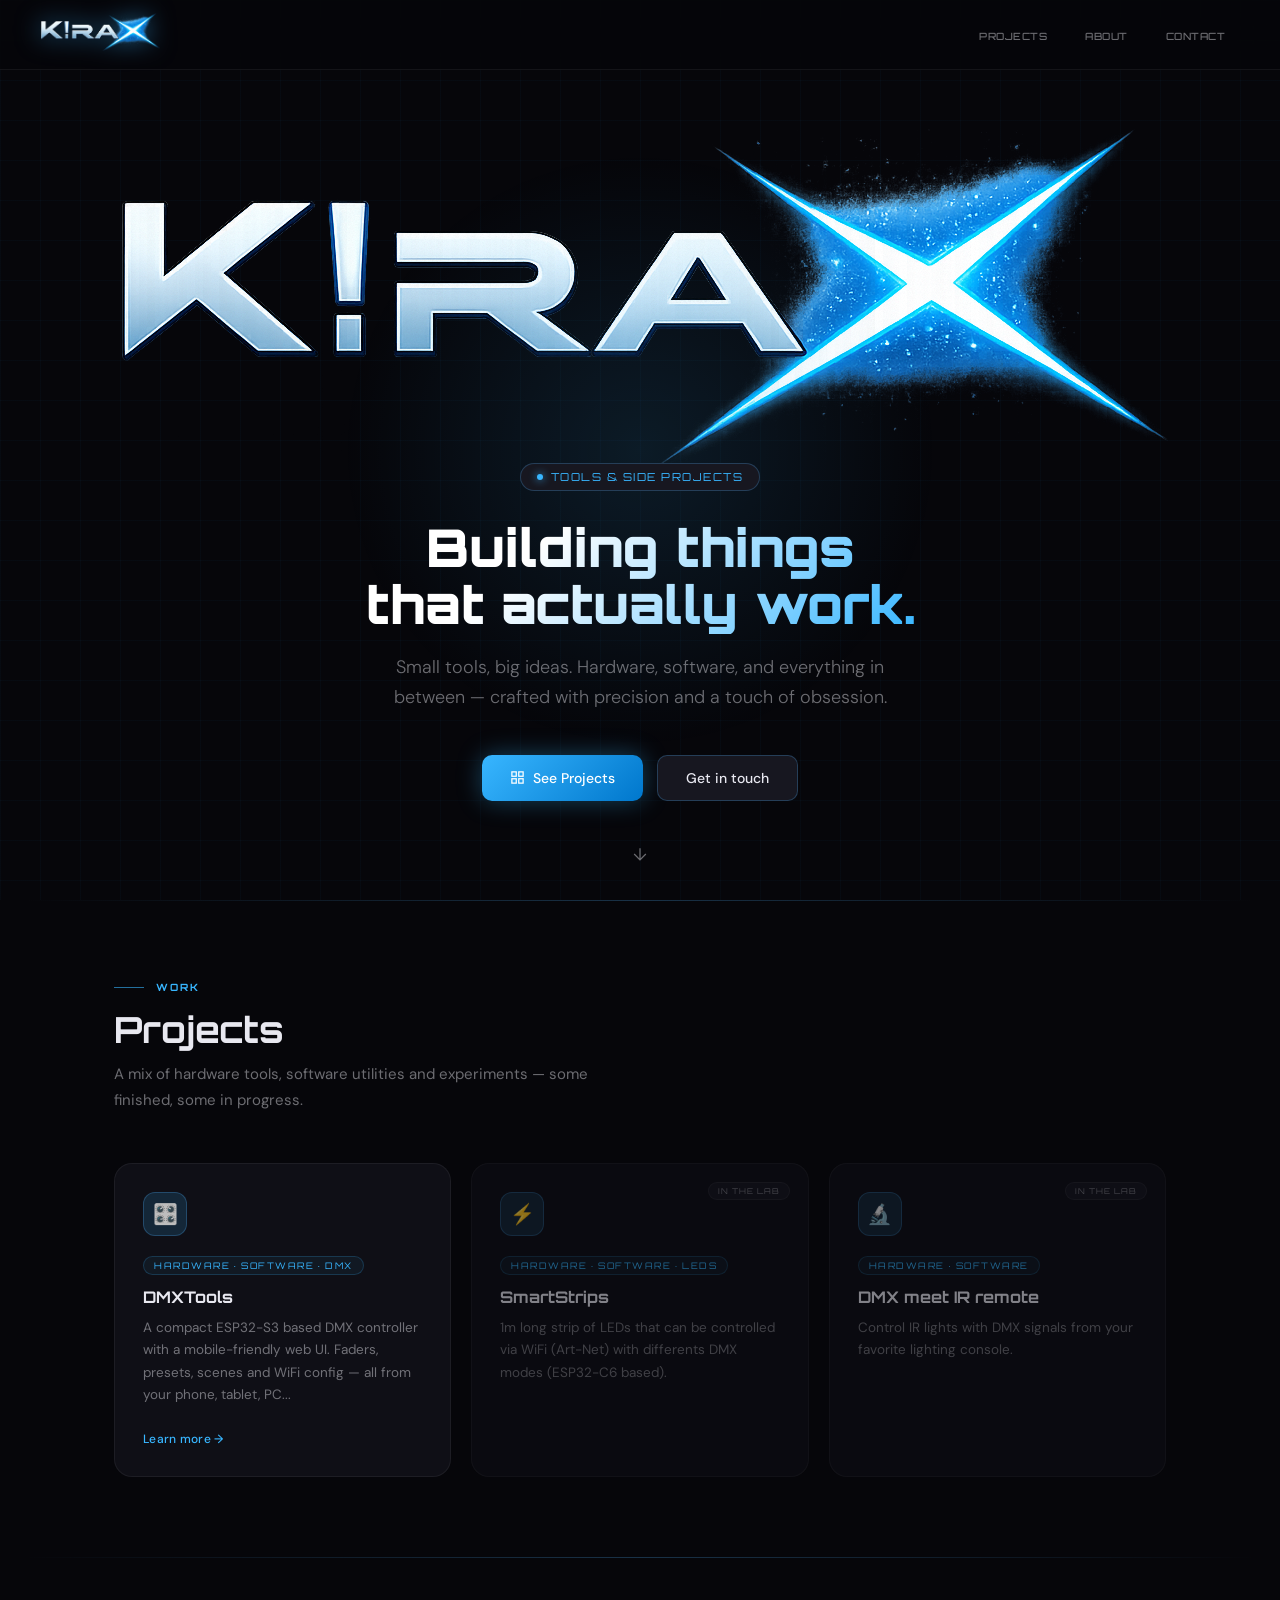
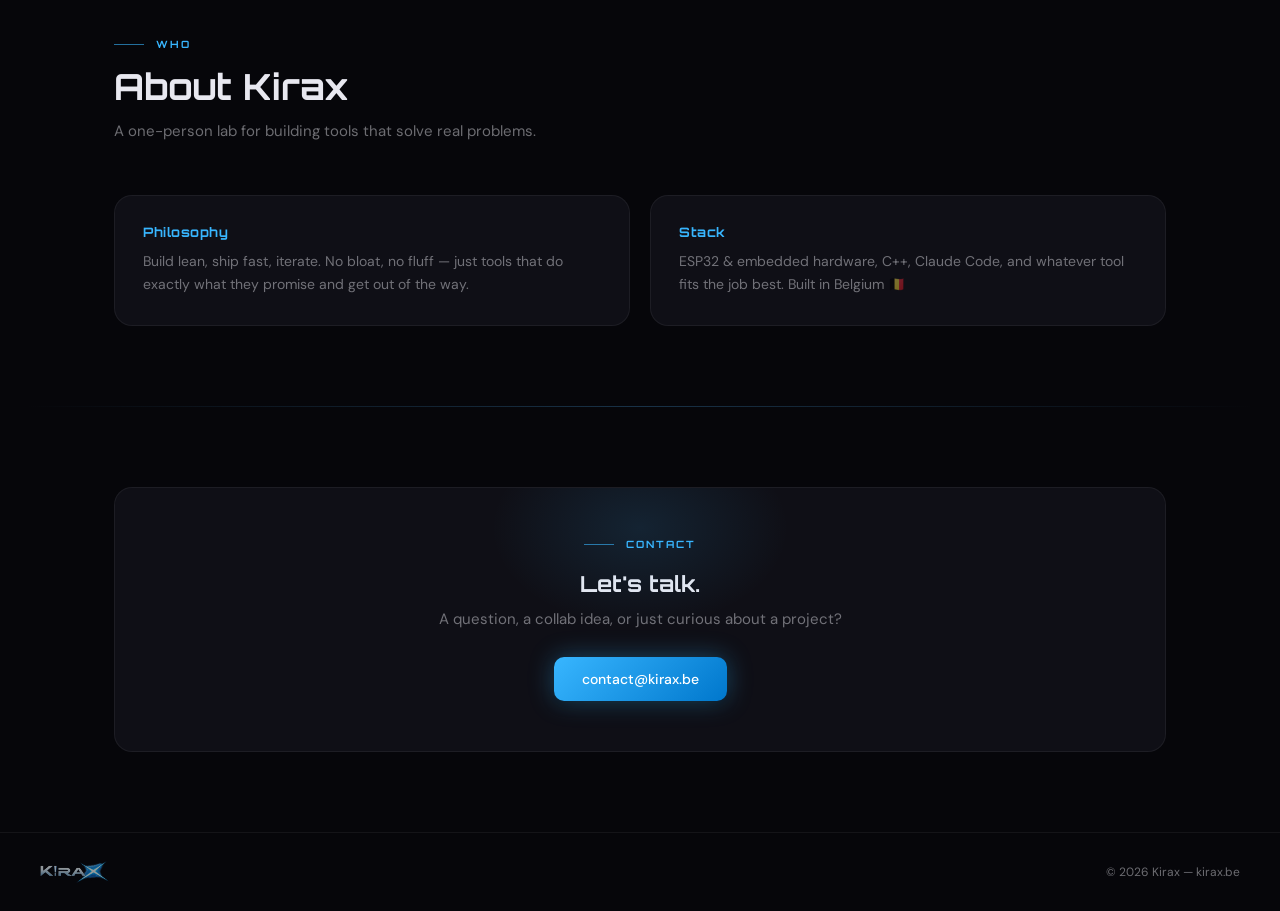
==== index.html @ 7e5732e8 "first content update" ====
<!DOCTYPE html>
<html lang="en">
<head>
<meta charset="UTF-8">
<meta name="viewport" content="width=device-width, initial-scale=1">
<title>Kirax — Tools & Projects</title>
<link rel="preconnect" href="https://fonts.googleapis.com">
<link href="https://fonts.googleapis.com/css2?family=Orbitron:wght@400;700;900&family=DM+Sans:wght@300;400;500&display=swap" rel="stylesheet">
<style>
  :root {
    --bg:          #06060a;
    --surface:     #0f0f16;
    --surface2:    #171720;
    --border:      rgba(255,255,255,0.06);
    --border-h:    rgba(80,180,255,0.25);
    --text:        #e8e8f0;
    --muted:       rgba(232,232,240,0.45);
    --accent:      #38b6ff;
    --accent2:     #0077cc;
    --accent-glow: rgba(56,182,255,0.15);
    --accent-glow2:rgba(56,182,255,0.06);
    --radius:      18px;
    --radius-sm:   10px;
    --nav-h:       70px;
  }
  *, *::before, *::after { box-sizing: border-box; margin: 0; padding: 0; }

  body {
    background: var(--bg);
    color: var(--text);
    font-family: 'DM Sans', sans-serif;
    font-size: 15px;
    min-height: 100vh;
    -webkit-font-smoothing: antialiased;
    overflow-x: hidden;
  }

  /* ── Background grid atmosphere ── */
  body::before {
    content: '';
    position: fixed;
    inset: 0;
    background-image:
      linear-gradient(rgba(56,182,255,0.03) 1px, transparent 1px),
      linear-gradient(90deg, rgba(56,182,255,0.03) 1px, transparent 1px);
    background-size: 40px 40px;
    pointer-events: none;
    z-index: 0;
  }

  /* ── Nav ── */
  nav {
    position: fixed; top: 0; left: 0; right: 0; z-index: 100;
    height: var(--nav-h);
    display: flex; align-items: center; justify-content: space-between;
    padding: 0 40px;
    background: rgba(6,6,10,0.85);
    backdrop-filter: blur(20px);
    border-bottom: 1px solid var(--border);
  }
  .nav-logo img {
    height: 38px;
    filter: drop-shadow(0 0 12px rgba(56,182,255,0.5));
  }
  .nav-links {
    display: flex; gap: 8px; list-style: none;
  }
  .nav-links a {
    color: var(--muted);
    text-decoration: none;
    font-size: 13px;
    font-weight: 500;
    letter-spacing: 0.5px;
    padding: 7px 14px;
    border-radius: 8px;
    border: 1px solid transparent;
    transition: all 0.2s;
    text-transform: uppercase;
    font-family: 'Orbitron', sans-serif;
    font-size: 10px;
  }
  .nav-links a:hover {
    color: var(--accent);
    border-color: var(--border-h);
    background: var(--accent-glow2);
  }

  /* ── Hero ── */
  .hero {
    position: relative; z-index: 1;
    min-height: 100vh;
    display: flex; flex-direction: column; align-items: center; justify-content: center;
    padding: calc(var(--nav-h) + 40px) 24px 80px;
    text-align: center;
    overflow: hidden;
  }
  .hero-glow {
    position: absolute;
    width: 600px; height: 600px;
    background: radial-gradient(circle, rgba(56,182,255,0.12) 0%, transparent 70%);
    top: 50%; left: 50%;
    transform: translate(-50%, -50%);
    pointer-events: none;
  }
  .hero-logo {
    width: min(420px, 85vw);
    filter: drop-shadow(0 0 30px rgba(56,182,255,0.4)) drop-shadow(0 0 60px rgba(56,182,255,0.2));
    animation: logoFloat 6s ease-in-out infinite;
    margin-bottom: 16px;
  }
  @keyframes logoFloat {
    0%, 100% { transform: translateY(0px); }
    50%       { transform: translateY(-10px); }
  }
  .hero-badge {
    display: inline-flex; align-items: center; gap: 8px;
    background: var(--surface2);
    border: 1px solid var(--border-h);
    border-radius: 100px;
    padding: 6px 16px;
    font-size: 11px;
    color: var(--accent);
    font-family: 'Orbitron', sans-serif;
    letter-spacing: 1.5px;
    text-transform: uppercase;
    margin-bottom: 28px;
  }
  .hero-badge::before {
    content: '';
    width: 6px; height: 6px;
    border-radius: 50%;
    background: var(--accent);
    box-shadow: 0 0 8px var(--accent);
    animation: pulse 2s infinite;
  }
  @keyframes pulse {
    0%, 100% { opacity: 1; }
    50%       { opacity: 0.4; }
  }
  .hero-title {
    font-family: 'Orbitron', sans-serif;
    font-size: clamp(28px, 5vw, 52px);
    font-weight: 900;
    line-height: 1.1;
    margin-bottom: 18px;
    background: linear-gradient(135deg, #fff 30%, var(--accent) 100%);
    -webkit-background-clip: text;
    -webkit-text-fill-color: transparent;
    background-clip: text;
  }
  .hero-sub {
    font-size: clamp(15px, 2vw, 18px);
    color: var(--muted);
    max-width: 540px;
    line-height: 1.7;
    margin-bottom: 42px;
    font-weight: 300;
  }
  .hero-cta {
    display: flex; gap: 14px; flex-wrap: wrap; justify-content: center;
  }
  .btn {
    display: inline-flex; align-items: center; gap: 8px;
    padding: 13px 28px;
    border-radius: 10px;
    font-size: 14px; font-weight: 500;
    text-decoration: none;
    cursor: pointer;
    transition: all 0.2s;
    border: none;
    font-family: 'DM Sans', sans-serif;
  }
  .btn-primary {
    background: linear-gradient(135deg, var(--accent), var(--accent2));
    color: #fff;
    box-shadow: 0 0 24px rgba(56,182,255,0.35), 0 4px 12px rgba(0,0,0,0.4);
  }
  .btn-primary:hover {
    transform: translateY(-2px);
    box-shadow: 0 0 36px rgba(56,182,255,0.5), 0 8px 20px rgba(0,0,0,0.4);
  }
  .btn-ghost {
    background: var(--surface2);
    color: var(--text);
    border: 1px solid var(--border-h);
  }
  .btn-ghost:hover {
    background: var(--accent-glow);
    color: var(--accent);
    transform: translateY(-2px);
  }

  /* ── Scroll hint ── */
  .scroll-hint {
    position: absolute; bottom: 36px; left: 50%;
    transform: translateX(-50%);
    display: flex; flex-direction: column; align-items: center; gap: 8px;
    color: var(--muted); font-size: 11px; letter-spacing: 2px; text-transform: uppercase;
    animation: fadeUpDown 2.5s ease-in-out infinite;
  }
  .scroll-hint svg { width: 20px; height: 20px; }
  @keyframes fadeUpDown {
    0%, 100% { opacity: 0.3; transform: translateX(-50%) translateY(0); }
    50%       { opacity: 0.7; transform: translateX(-50%) translateY(6px); }
  }

  /* ── Sections ── */
  section {
    position: relative; z-index: 1;
    max-width: 1100px;
    margin: 0 auto;
    padding: 80px 24px;
  }
  .section-label {
    font-family: 'Orbitron', sans-serif;
    font-size: 10px; font-weight: 700;
    text-transform: uppercase; letter-spacing: 2px;
    color: var(--accent);
    display: flex; align-items: center; gap: 12px;
    margin-bottom: 14px;
  }
  .section-label::before {
    content: ''; width: 30px; height: 1px; background: var(--accent); opacity: 0.6;
  }
  .section-title {
    font-family: 'Orbitron', sans-serif;
    font-size: clamp(22px, 3.5vw, 36px);
    font-weight: 700;
    margin-bottom: 10px;
    color: var(--text);
  }
  .section-sub {
    color: var(--muted);
    font-size: 15px;
    max-width: 500px;
    line-height: 1.7;
    margin-bottom: 50px;
  }

  /* ── Divider ── */
  .divider {
    border: none;
    height: 1px;
    background: linear-gradient(90deg, transparent, var(--border-h), transparent);
    margin: 0 24px;
  }

  /* ── Projects grid ── */
  .projects-grid {
    display: grid;
    grid-template-columns: repeat(auto-fill, minmax(300px, 1fr));
    gap: 20px;
  }
  .project-card {
    background: var(--surface);
    border: 1px solid var(--border);
    border-radius: var(--radius);
    padding: 28px;
    transition: all 0.25s;
    position: relative;
    overflow: hidden;
    cursor: pointer;
  }
  .project-card::before {
    content: '';
    position: absolute;
    inset: 0;
    background: radial-gradient(circle at 70% 20%, var(--accent-glow) 0%, transparent 60%);
    opacity: 0;
    transition: opacity 0.3s;
  }
  .project-card:hover {
    border-color: var(--border-h);
    transform: translateY(-4px);
    box-shadow: 0 12px 40px rgba(0,0,0,0.5), 0 0 30px rgba(56,182,255,0.08);
  }
  .project-card:hover::before { opacity: 1; }

  .project-icon {
    width: 44px; height: 44px;
    background: var(--accent-glow);
    border: 1px solid var(--border-h);
    border-radius: 12px;
    display: flex; align-items: center; justify-content: center;
    margin-bottom: 18px;
    font-size: 20px;
  }
  .project-tag {
    display: inline-block;
    font-family: 'Orbitron', sans-serif;
    font-size: 9px; letter-spacing: 1.5px;
    text-transform: uppercase;
    color: var(--accent);
    background: var(--accent-glow2);
    border: 1px solid rgba(56,182,255,0.2);
    padding: 3px 10px; border-radius: 100px;
    margin-bottom: 12px;
  }
  .project-title {
    font-family: 'Orbitron', sans-serif;
    font-size: 16px; font-weight: 700;
    margin-bottom: 10px;
    color: var(--text);
  }
  .project-desc {
    font-size: 13.5px; color: var(--muted); line-height: 1.65;
    margin-bottom: 22px;
  }
  .project-link {
    font-size: 12px; font-weight: 500;
    color: var(--accent);
    text-decoration: none;
    display: inline-flex; align-items: center; gap: 6px;
    letter-spacing: 0.3px;
    transition: gap 0.2s;
  }
  .project-link:hover { gap: 10px; }

  /* ── WIP card ── */
  .project-card.wip { opacity: 0.55; }
  .project-card.wip:hover { opacity: 0.8; }
  .wip-badge {
    position: absolute; top: 18px; right: 18px;
    font-family: 'Orbitron', sans-serif;
    font-size: 8px; letter-spacing: 1px;
    text-transform: uppercase;
    color: var(--muted);
    background: var(--surface2);
    border: 1px solid var(--border);
    padding: 3px 9px; border-radius: 100px;
  }

  /* ── About ── */
  .about-grid {
    display: grid;
    grid-template-columns: 1fr 1fr;
    gap: 20px;
  }
  @media (max-width: 640px) { .about-grid { grid-template-columns: 1fr; } }
  .about-card {
    background: var(--surface);
    border: 1px solid var(--border);
    border-radius: var(--radius);
    padding: 28px;
  }
  .about-card h3 {
    font-family: 'Orbitron', sans-serif;
    font-size: 13px; font-weight: 700;
    color: var(--accent);
    margin-bottom: 10px;
    letter-spacing: 0.5px;
  }
  .about-card p {
    color: var(--muted); font-size: 14px; line-height: 1.7;
  }

  /* ── Contact ── */
  .contact-box {
    background: var(--surface);
    border: 1px solid var(--border);
    border-radius: var(--radius);
    padding: 50px 40px;
    text-align: center;
    position: relative;
    overflow: hidden;
  }
  .contact-box::before {
    content: '';
    position: absolute;
    top: -60px; left: 50%;
    transform: translateX(-50%);
    width: 300px; height: 200px;
    background: radial-gradient(ellipse, rgba(56,182,255,0.12), transparent 70%);
    pointer-events: none;
  }
  .contact-box h2 {
    font-family: 'Orbitron', sans-serif;
    font-size: 22px; font-weight: 700;
    margin-bottom: 12px;
  }
  .contact-box p { color: var(--muted); margin-bottom: 28px; font-size: 15px; }

  /* ── Footer ── */
  footer {
    position: relative; z-index: 1;
    border-top: 1px solid var(--border);
    padding: 28px 40px;
    display: flex; align-items: center; justify-content: space-between;
    color: var(--muted); font-size: 12px;
  }
  footer img { height: 22px; opacity: 0.6; }

  /* ── Animations on load ── */
  .fade-in {
    opacity: 0;
    transform: translateY(20px);
    animation: fadeIn 0.7s ease forwards;
  }
  .fade-in:nth-child(1) { animation-delay: 0.1s; }
  .fade-in:nth-child(2) { animation-delay: 0.2s; }
  .fade-in:nth-child(3) { animation-delay: 0.35s; }
  .fade-in:nth-child(4) { animation-delay: 0.5s; }
  @keyframes fadeIn {
    to { opacity: 1; transform: translateY(0); }
  }

  @media (max-width: 640px) {
    nav { padding: 0 20px; }
    .nav-links { display: none; }
    .contact-box { padding: 36px 24px; }
    footer { flex-direction: column; gap: 12px; text-align: center; }
  }
</style>
</head>
<body>

<!-- NAV -->
<nav>
  <div class="nav-logo">
    <!-- Remplace le src embarqué par : -->
  <img src="logos/kirax_logo.png" alt="Kirax">
  </div>
  <ul class="nav-links">
    <li><a href="#projects">Projects</a></li>
    <li><a href="#about">About</a></li>
    <li><a href="#contact">Contact</a></li>
  </ul>
</nav>

<!-- HERO -->
<div class="hero">
  <div class="hero-glow"></div>
  <!-- Remplace le src embarqué par : -->
  <img src="logos/kirax_logo.png" alt="Kirax">
  <div class="hero-badge fade-in">Tools & Side Projects</div>
  <h1 class="hero-title fade-in">Building things<br>that actually work.</h1>
  <p class="hero-sub fade-in">Small tools, big ideas. Hardware, software, and everything in between — crafted with precision and a touch of obsession.</p>
  <div class="hero-cta fade-in">
    <a href="#projects" class="btn btn-primary">
      <svg width="15" height="15" viewBox="0 0 24 24" fill="none" stroke="currentColor" stroke-width="2"><rect x="3" y="3" width="7" height="7"/><rect x="14" y="3" width="7" height="7"/><rect x="14" y="14" width="7" height="7"/><rect x="3" y="14" width="7" height="7"/></svg>
      See Projects
    </a>
    <a href="#contact" class="btn btn-ghost">Get in touch</a>
  </div>
  <div class="scroll-hint">
    <svg viewBox="0 0 24 24" fill="none" stroke="currentColor" stroke-width="1.5"><path d="M12 5v14M5 12l7 7 7-7"/></svg>
  </div>
</div>

<hr class="divider">

<!-- PROJECTS -->
<section id="projects">
  <div class="section-label">Work</div>
  <h2 class="section-title">Projects</h2>
  <p class="section-sub">A mix of hardware tools, software utilities and experiments — some finished, some in progress.</p>

  <div class="projects-grid">

    <div class="project-card">
      <div class="project-icon">🎛️</div>
      <span class="project-tag">Hardware · Software · DMX</span>
      <div class="project-title">DMXTools</div>
      <p class="project-desc">A compact ESP32-S3 based DMX controller with a mobile-friendly web UI. Faders, presets, scenes and WiFi config — all from your phone, tablet, PC...</p>
      <a href="#" class="project-link">Learn more →</a>
    </div>

    <div class="project-card wip">
      <div class="wip-badge">In the lab</div>
      <div class="project-icon">⚡</div>
      <span class="project-tag">Hardware · Software · LEDs</span>
      <div class="project-title">SmartStrips</div>
      <p class="project-desc">1m long strip of LEDs that can be controlled via WiFi (Art-Net) with differents DMX modes (ESP32-C6 based).</p>
    </div>

    <div class="project-card wip">
      <div class="wip-badge">In the lab</div>
      <div class="project-icon">🔬</div>
      <span class="project-tag">Hardware · Software</span>
      <div class="project-title">DMX meet IR remote</div>
      <p class="project-desc">Control IR lights with DMX signals from your favorite lighting console.</p>
    </div>

  </div>
</section>

<hr class="divider">

<!-- ABOUT -->
<section id="about">
  <div class="section-label">Who</div>
  <h2 class="section-title">About Kirax</h2>
  <p class="section-sub">A one-person lab for building tools that solve real problems.</p>

  <div class="about-grid">
    <div class="about-card">
      <h3>Philosophy</h3>
      <p>Build lean, ship fast, iterate. No bloat, no fluff — just tools that do exactly what they promise and get out of the way.</p>
    </div>
    <div class="about-card">
      <h3>Stack</h3>
      <p>ESP32 & embedded hardware, C++, Claude Code, and whatever tool fits the job best. Built in Belgium 🇧🇪</p>
    </div>
  </div>
</section>

<hr class="divider">

<!-- CONTACT -->
<section id="contact">
  <div class="contact-box">
    <div class="section-label" style="justify-content:center;margin-bottom:20px">Contact</div>
    <h2>Let's talk.</h2>
    <p>A question, a collab idea, or just curious about a project?</p>
    <a href="mailto:contact@kirax.be" class="btn btn-primary">contact@kirax.be</a>
  </div>
</section>

<footer>
  <img src="logos/kirax_logo.png" alt="Kirax">
  <span>© 2026 Kirax — kirax.be</span>
</footer>

</body>
</html>
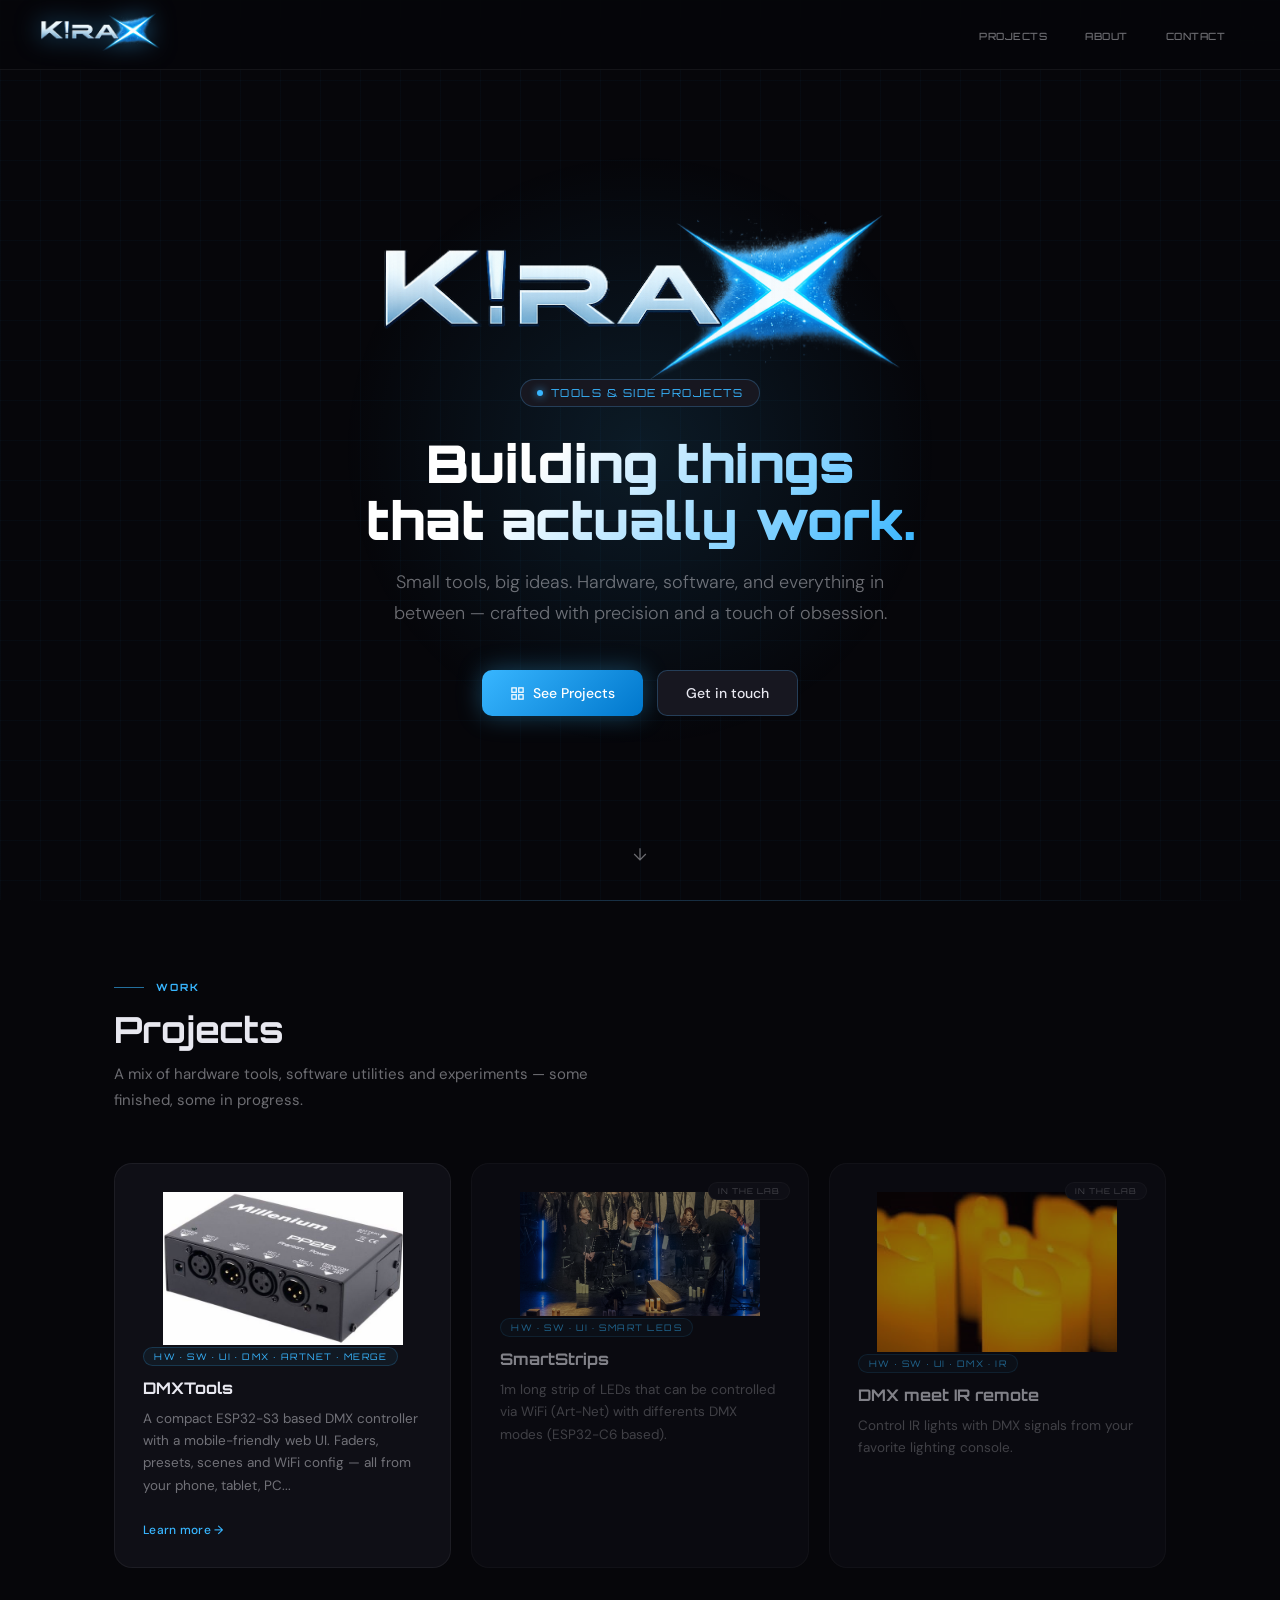
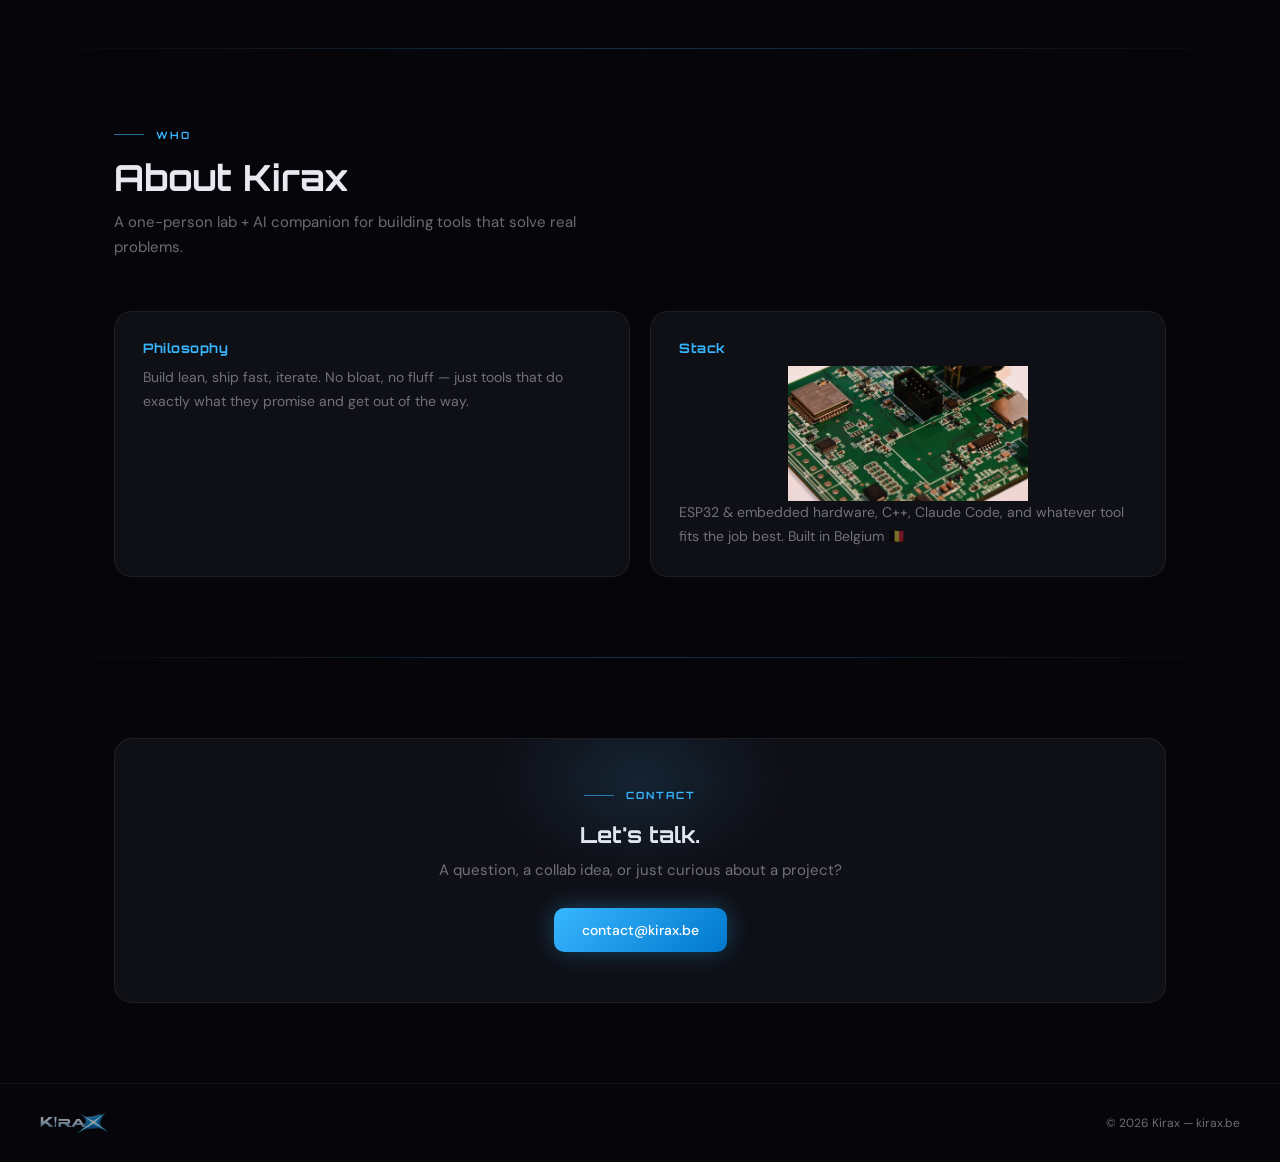
==== commit f46321ed: "add pics for first test" ====
--- a/index.html
+++ b/index.html
@@ -431,7 +431,7 @@
 <div class="hero">
   <div class="hero-glow"></div>
   <!-- Remplace le src embarqué par : -->
-  <img src="logos/kirax_logo.png" alt="Kirax">
+  <img src="logos/kirax_logo.png" alt="Kirax" style="max-width: 90vw; width: 520px; height: auto; display: block; margin: 0 auto;">
   <div class="hero-badge fade-in">Tools & Side Projects</div>
   <h1 class="hero-title fade-in">Building things<br>that actually work.</h1>
   <p class="hero-sub fade-in">Small tools, big ideas. Hardware, software, and everything in between — crafted with precision and a touch of obsession.</p>
@@ -458,8 +458,10 @@
   <div class="projects-grid">
 
     <div class="project-card">
-      <div class="project-icon">🎛️</div>
-      <span class="project-tag">Hardware · Software · DMX</span>
+      <!-- <div class="wip-badge">In the lab</div> -->
+      <img src="pics/project01p01.jpg" alt="Project #01" style="max-width: 90vw; width: 240px; height: auto; display: block; margin: 0 auto;">
+      <!-- <div class="project-icon">🎛️</div> -->
+      <span class="project-tag">HW · SW · UI · DMX · ARTNET · Merge</span>
       <div class="project-title">DMXTools</div>
       <p class="project-desc">A compact ESP32-S3 based DMX controller with a mobile-friendly web UI. Faders, presets, scenes and WiFi config — all from your phone, tablet, PC...</p>
       <a href="#" class="project-link">Learn more →</a>
@@ -467,16 +469,18 @@
 
     <div class="project-card wip">
       <div class="wip-badge">In the lab</div>
-      <div class="project-icon">⚡</div>
-      <span class="project-tag">Hardware · Software · LEDs</span>
+      <!-- <div class="project-icon">⚡</div> -->
+      <img src="pics/project02p01.jpg" alt="Project #02" style="max-width: 90vw; width: 240px; height: auto; display: block; margin: 0 auto;">
+      <span class="project-tag">HW · SW · UI · Smart LEDs</span>
       <div class="project-title">SmartStrips</div>
       <p class="project-desc">1m long strip of LEDs that can be controlled via WiFi (Art-Net) with differents DMX modes (ESP32-C6 based).</p>
     </div>
 
     <div class="project-card wip">
       <div class="wip-badge">In the lab</div>
-      <div class="project-icon">🔬</div>
-      <span class="project-tag">Hardware · Software</span>
+      <!-- <div class="project-icon">🔬</div> -->
+      <img src="pics/project03p01.jpg" alt="Project #03" style="max-width: 90vw; width: 240px; height: auto; display: block; margin: 0 auto;">
+      <span class="project-tag">HW · SW · UI · DMX · IR</span>
       <div class="project-title">DMX meet IR remote</div>
       <p class="project-desc">Control IR lights with DMX signals from your favorite lighting console.</p>
     </div>
@@ -490,7 +494,7 @@
 <section id="about">
   <div class="section-label">Who</div>
   <h2 class="section-title">About Kirax</h2>
-  <p class="section-sub">A one-person lab for building tools that solve real problems.</p>
+  <p class="section-sub">A one-person lab + AI companion for building tools that solve real problems.</p>
 
   <div class="about-grid">
     <div class="about-card">
@@ -499,6 +503,8 @@
     </div>
     <div class="about-card">
       <h3>Stack</h3>
+      <img src="pics/kirax_esp-dwse01.jpg" alt="ESP-DWSE01" style="max-width: 90vw; width: 240px; height: auto; display: block; margin: 0 auto;">
+      
       <p>ESP32 & embedded hardware, C++, Claude Code, and whatever tool fits the job best. Built in Belgium 🇧🇪</p>
     </div>
   </div>
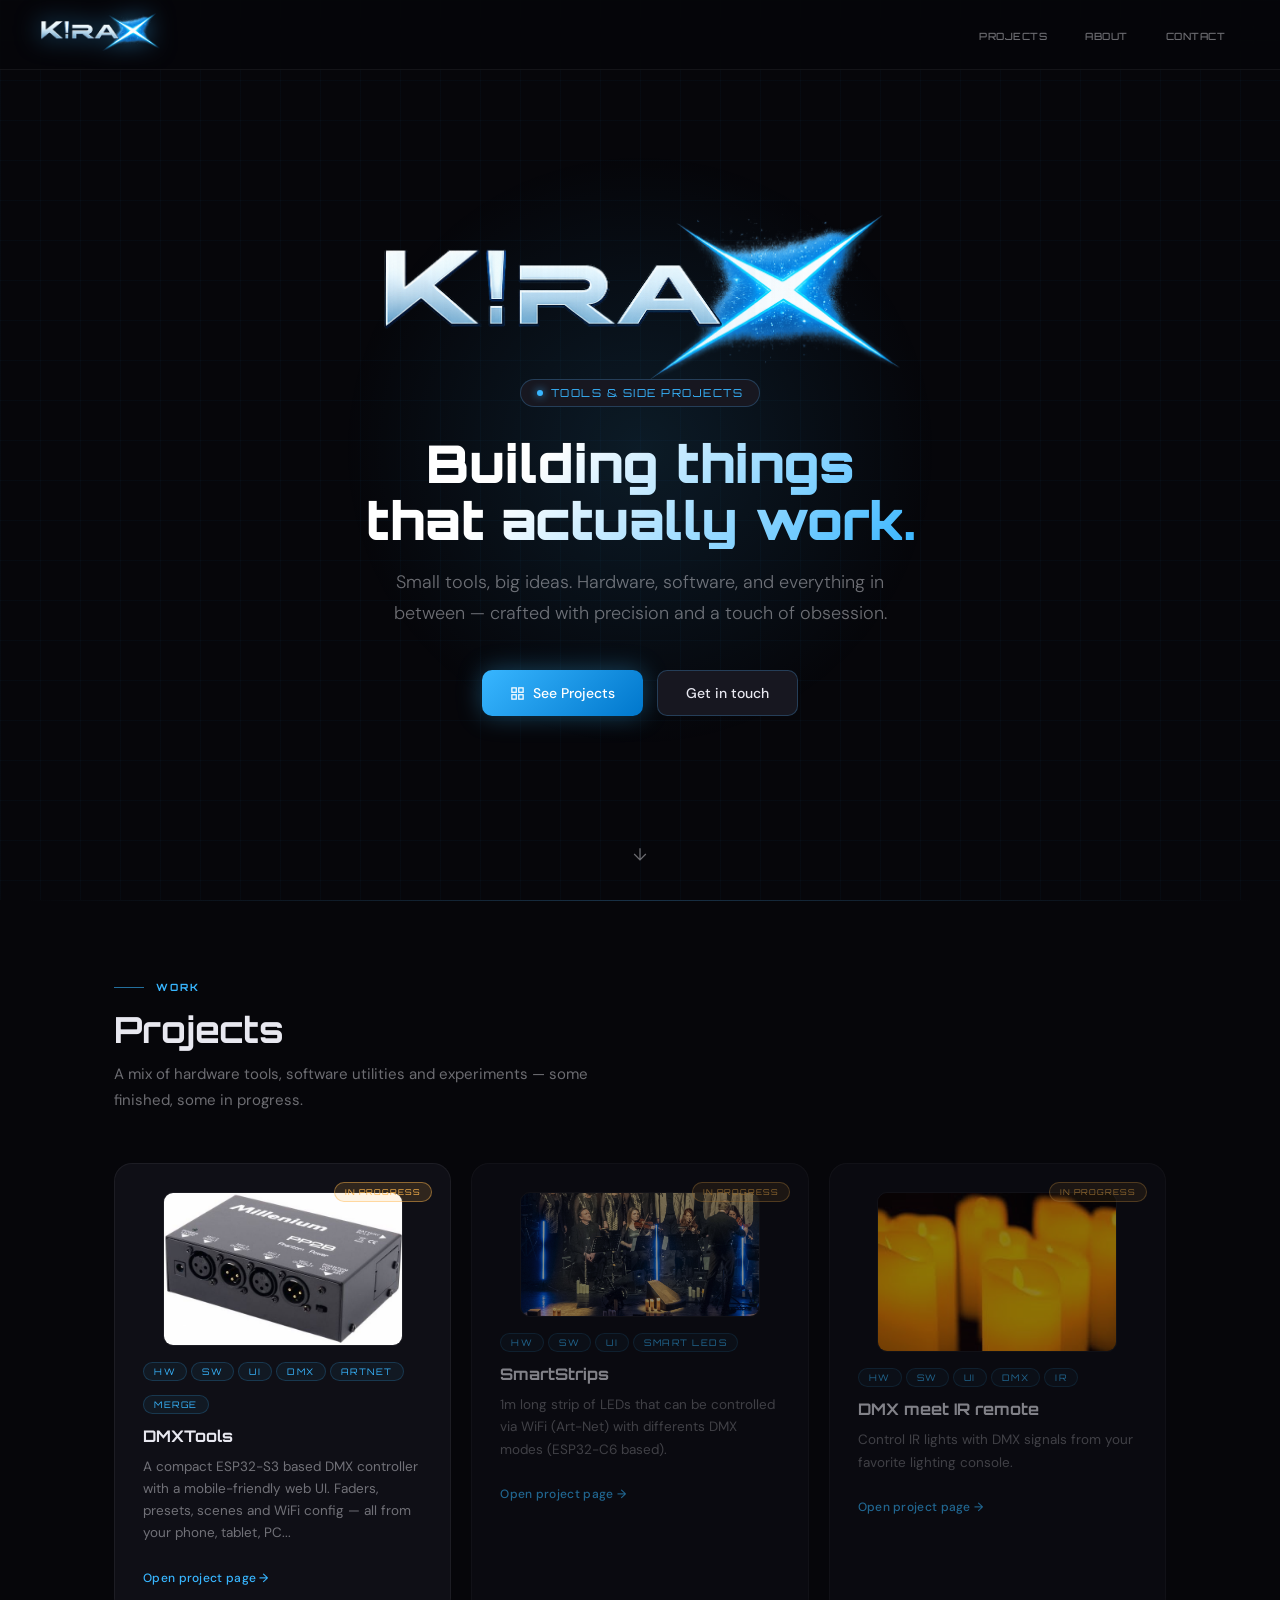
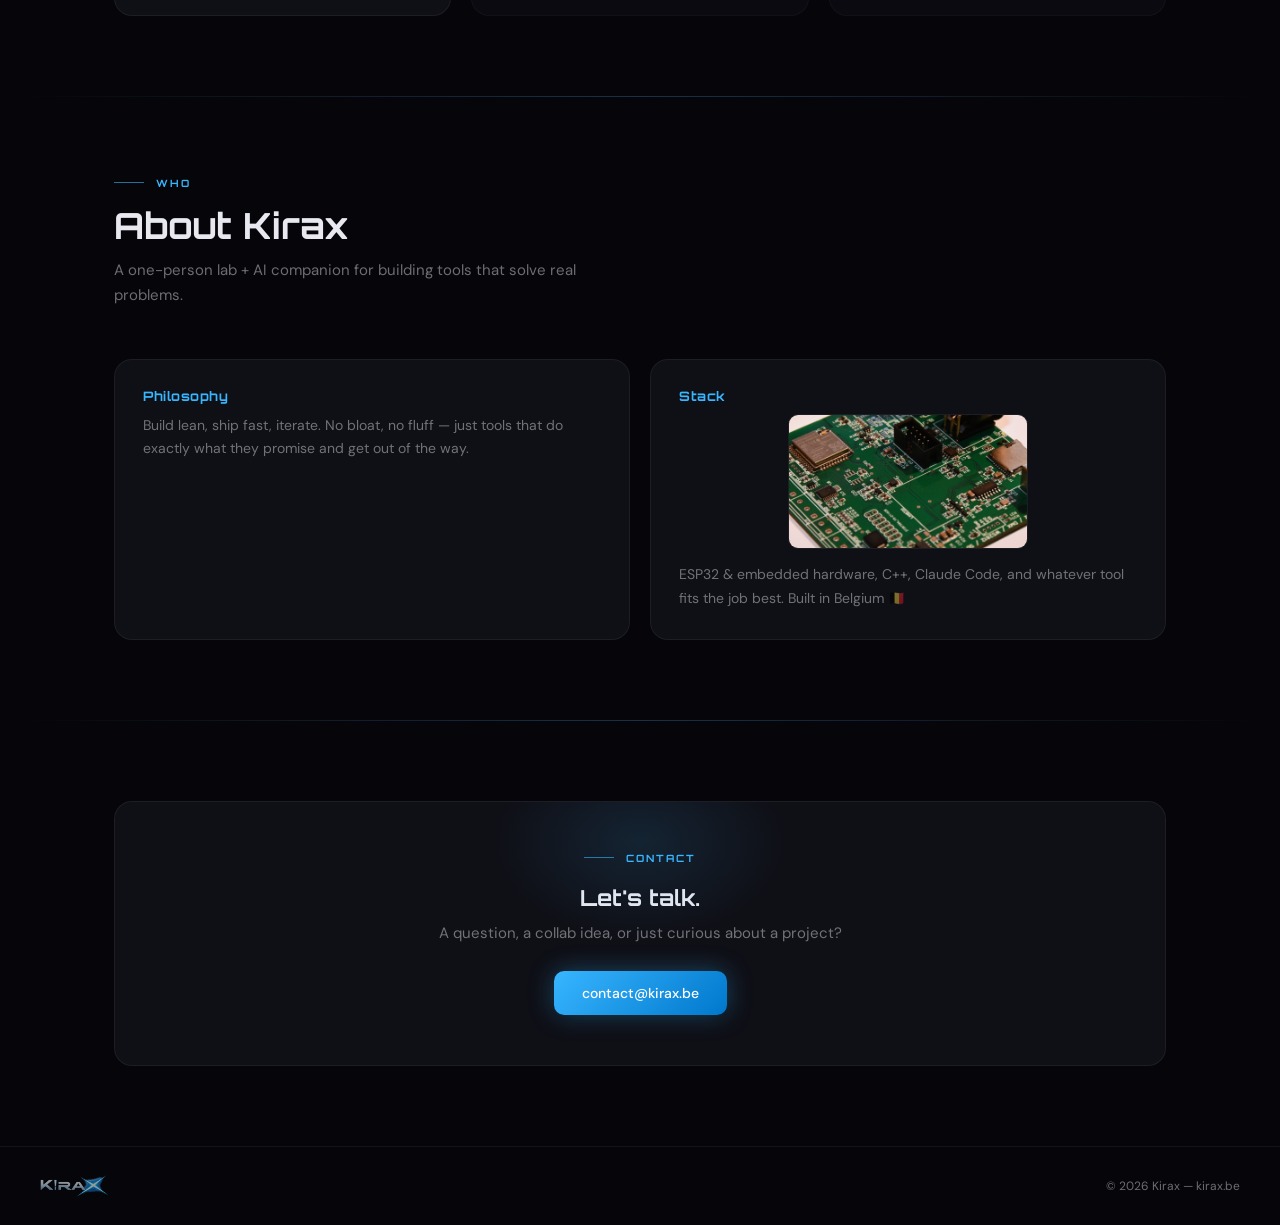
==== commit 6111e926: "Add projects pages and content. Have to replace pics" ====
--- a/index.html
+++ b/index.html
@@ -6,418 +6,13 @@
 <title>Kirax — Tools & Projects</title>
 <link rel="preconnect" href="https://fonts.googleapis.com">
 <link href="https://fonts.googleapis.com/css2?family=Orbitron:wght@400;700;900&family=DM+Sans:wght@300;400;500&display=swap" rel="stylesheet">
-<style>
-  :root {
-    --bg:          #06060a;
-    --surface:     #0f0f16;
-    --surface2:    #171720;
-    --border:      rgba(255,255,255,0.06);
-    --border-h:    rgba(80,180,255,0.25);
-    --text:        #e8e8f0;
-    --muted:       rgba(232,232,240,0.45);
-    --accent:      #38b6ff;
-    --accent2:     #0077cc;
-    --accent-glow: rgba(56,182,255,0.15);
-    --accent-glow2:rgba(56,182,255,0.06);
-    --radius:      18px;
-    --radius-sm:   10px;
-    --nav-h:       70px;
-  }
-  *, *::before, *::after { box-sizing: border-box; margin: 0; padding: 0; }
-
-  body {
-    background: var(--bg);
-    color: var(--text);
-    font-family: 'DM Sans', sans-serif;
-    font-size: 15px;
-    min-height: 100vh;
-    -webkit-font-smoothing: antialiased;
-    overflow-x: hidden;
-  }
-
-  /* ── Background grid atmosphere ── */
-  body::before {
-    content: '';
-    position: fixed;
-    inset: 0;
-    background-image:
-      linear-gradient(rgba(56,182,255,0.03) 1px, transparent 1px),
-      linear-gradient(90deg, rgba(56,182,255,0.03) 1px, transparent 1px);
-    background-size: 40px 40px;
-    pointer-events: none;
-    z-index: 0;
-  }
-
-  /* ── Nav ── */
-  nav {
-    position: fixed; top: 0; left: 0; right: 0; z-index: 100;
-    height: var(--nav-h);
-    display: flex; align-items: center; justify-content: space-between;
-    padding: 0 40px;
-    background: rgba(6,6,10,0.85);
-    backdrop-filter: blur(20px);
-    border-bottom: 1px solid var(--border);
-  }
-  .nav-logo img {
-    height: 38px;
-    filter: drop-shadow(0 0 12px rgba(56,182,255,0.5));
-  }
-  .nav-links {
-    display: flex; gap: 8px; list-style: none;
-  }
-  .nav-links a {
-    color: var(--muted);
-    text-decoration: none;
-    font-size: 13px;
-    font-weight: 500;
-    letter-spacing: 0.5px;
-    padding: 7px 14px;
-    border-radius: 8px;
-    border: 1px solid transparent;
-    transition: all 0.2s;
-    text-transform: uppercase;
-    font-family: 'Orbitron', sans-serif;
-    font-size: 10px;
-  }
-  .nav-links a:hover {
-    color: var(--accent);
-    border-color: var(--border-h);
-    background: var(--accent-glow2);
-  }
-
-  /* ── Hero ── */
-  .hero {
-    position: relative; z-index: 1;
-    min-height: 100vh;
-    display: flex; flex-direction: column; align-items: center; justify-content: center;
-    padding: calc(var(--nav-h) + 40px) 24px 80px;
-    text-align: center;
-    overflow: hidden;
-  }
-  .hero-glow {
-    position: absolute;
-    width: 600px; height: 600px;
-    background: radial-gradient(circle, rgba(56,182,255,0.12) 0%, transparent 70%);
-    top: 50%; left: 50%;
-    transform: translate(-50%, -50%);
-    pointer-events: none;
-  }
-  .hero-logo {
-    width: min(420px, 85vw);
-    filter: drop-shadow(0 0 30px rgba(56,182,255,0.4)) drop-shadow(0 0 60px rgba(56,182,255,0.2));
-    animation: logoFloat 6s ease-in-out infinite;
-    margin-bottom: 16px;
-  }
-  @keyframes logoFloat {
-    0%, 100% { transform: translateY(0px); }
-    50%       { transform: translateY(-10px); }
-  }
-  .hero-badge {
-    display: inline-flex; align-items: center; gap: 8px;
-    background: var(--surface2);
-    border: 1px solid var(--border-h);
-    border-radius: 100px;
-    padding: 6px 16px;
-    font-size: 11px;
-    color: var(--accent);
-    font-family: 'Orbitron', sans-serif;
-    letter-spacing: 1.5px;
-    text-transform: uppercase;
-    margin-bottom: 28px;
-  }
-  .hero-badge::before {
-    content: '';
-    width: 6px; height: 6px;
-    border-radius: 50%;
-    background: var(--accent);
-    box-shadow: 0 0 8px var(--accent);
-    animation: pulse 2s infinite;
-  }
-  @keyframes pulse {
-    0%, 100% { opacity: 1; }
-    50%       { opacity: 0.4; }
-  }
-  .hero-title {
-    font-family: 'Orbitron', sans-serif;
-    font-size: clamp(28px, 5vw, 52px);
-    font-weight: 900;
-    line-height: 1.1;
-    margin-bottom: 18px;
-    background: linear-gradient(135deg, #fff 30%, var(--accent) 100%);
-    -webkit-background-clip: text;
-    -webkit-text-fill-color: transparent;
-    background-clip: text;
-  }
-  .hero-sub {
-    font-size: clamp(15px, 2vw, 18px);
-    color: var(--muted);
-    max-width: 540px;
-    line-height: 1.7;
-    margin-bottom: 42px;
-    font-weight: 300;
-  }
-  .hero-cta {
-    display: flex; gap: 14px; flex-wrap: wrap; justify-content: center;
-  }
-  .btn {
-    display: inline-flex; align-items: center; gap: 8px;
-    padding: 13px 28px;
-    border-radius: 10px;
-    font-size: 14px; font-weight: 500;
-    text-decoration: none;
-    cursor: pointer;
-    transition: all 0.2s;
-    border: none;
-    font-family: 'DM Sans', sans-serif;
-  }
-  .btn-primary {
-    background: linear-gradient(135deg, var(--accent), var(--accent2));
-    color: #fff;
-    box-shadow: 0 0 24px rgba(56,182,255,0.35), 0 4px 12px rgba(0,0,0,0.4);
-  }
-  .btn-primary:hover {
-    transform: translateY(-2px);
-    box-shadow: 0 0 36px rgba(56,182,255,0.5), 0 8px 20px rgba(0,0,0,0.4);
-  }
-  .btn-ghost {
-    background: var(--surface2);
-    color: var(--text);
-    border: 1px solid var(--border-h);
-  }
-  .btn-ghost:hover {
-    background: var(--accent-glow);
-    color: var(--accent);
-    transform: translateY(-2px);
-  }
-
-  /* ── Scroll hint ── */
-  .scroll-hint {
-    position: absolute; bottom: 36px; left: 50%;
-    transform: translateX(-50%);
-    display: flex; flex-direction: column; align-items: center; gap: 8px;
-    color: var(--muted); font-size: 11px; letter-spacing: 2px; text-transform: uppercase;
-    animation: fadeUpDown 2.5s ease-in-out infinite;
-  }
-  .scroll-hint svg { width: 20px; height: 20px; }
-  @keyframes fadeUpDown {
-    0%, 100% { opacity: 0.3; transform: translateX(-50%) translateY(0); }
-    50%       { opacity: 0.7; transform: translateX(-50%) translateY(6px); }
-  }
-
-  /* ── Sections ── */
-  section {
-    position: relative; z-index: 1;
-    max-width: 1100px;
-    margin: 0 auto;
-    padding: 80px 24px;
-  }
-  .section-label {
-    font-family: 'Orbitron', sans-serif;
-    font-size: 10px; font-weight: 700;
-    text-transform: uppercase; letter-spacing: 2px;
-    color: var(--accent);
-    display: flex; align-items: center; gap: 12px;
-    margin-bottom: 14px;
-  }
-  .section-label::before {
-    content: ''; width: 30px; height: 1px; background: var(--accent); opacity: 0.6;
-  }
-  .section-title {
-    font-family: 'Orbitron', sans-serif;
-    font-size: clamp(22px, 3.5vw, 36px);
-    font-weight: 700;
-    margin-bottom: 10px;
-    color: var(--text);
-  }
-  .section-sub {
-    color: var(--muted);
-    font-size: 15px;
-    max-width: 500px;
-    line-height: 1.7;
-    margin-bottom: 50px;
-  }
-
-  /* ── Divider ── */
-  .divider {
-    border: none;
-    height: 1px;
-    background: linear-gradient(90deg, transparent, var(--border-h), transparent);
-    margin: 0 24px;
-  }
-
-  /* ── Projects grid ── */
-  .projects-grid {
-    display: grid;
-    grid-template-columns: repeat(auto-fill, minmax(300px, 1fr));
-    gap: 20px;
-  }
-  .project-card {
-    background: var(--surface);
-    border: 1px solid var(--border);
-    border-radius: var(--radius);
-    padding: 28px;
-    transition: all 0.25s;
-    position: relative;
-    overflow: hidden;
-    cursor: pointer;
-  }
-  .project-card::before {
-    content: '';
-    position: absolute;
-    inset: 0;
-    background: radial-gradient(circle at 70% 20%, var(--accent-glow) 0%, transparent 60%);
-    opacity: 0;
-    transition: opacity 0.3s;
-  }
-  .project-card:hover {
-    border-color: var(--border-h);
-    transform: translateY(-4px);
-    box-shadow: 0 12px 40px rgba(0,0,0,0.5), 0 0 30px rgba(56,182,255,0.08);
-  }
-  .project-card:hover::before { opacity: 1; }
-
-  .project-icon {
-    width: 44px; height: 44px;
-    background: var(--accent-glow);
-    border: 1px solid var(--border-h);
-    border-radius: 12px;
-    display: flex; align-items: center; justify-content: center;
-    margin-bottom: 18px;
-    font-size: 20px;
-  }
-  .project-tag {
-    display: inline-block;
-    font-family: 'Orbitron', sans-serif;
-    font-size: 9px; letter-spacing: 1.5px;
-    text-transform: uppercase;
-    color: var(--accent);
-    background: var(--accent-glow2);
-    border: 1px solid rgba(56,182,255,0.2);
-    padding: 3px 10px; border-radius: 100px;
-    margin-bottom: 12px;
-  }
-  .project-title {
-    font-family: 'Orbitron', sans-serif;
-    font-size: 16px; font-weight: 700;
-    margin-bottom: 10px;
-    color: var(--text);
-  }
-  .project-desc {
-    font-size: 13.5px; color: var(--muted); line-height: 1.65;
-    margin-bottom: 22px;
-  }
-  .project-link {
-    font-size: 12px; font-weight: 500;
-    color: var(--accent);
-    text-decoration: none;
-    display: inline-flex; align-items: center; gap: 6px;
-    letter-spacing: 0.3px;
-    transition: gap 0.2s;
-  }
-  .project-link:hover { gap: 10px; }
-
-  /* ── WIP card ── */
-  .project-card.wip { opacity: 0.55; }
-  .project-card.wip:hover { opacity: 0.8; }
-  .wip-badge {
-    position: absolute; top: 18px; right: 18px;
-    font-family: 'Orbitron', sans-serif;
-    font-size: 8px; letter-spacing: 1px;
-    text-transform: uppercase;
-    color: var(--muted);
-    background: var(--surface2);
-    border: 1px solid var(--border);
-    padding: 3px 9px; border-radius: 100px;
-  }
-
-  /* ── About ── */
-  .about-grid {
-    display: grid;
-    grid-template-columns: 1fr 1fr;
-    gap: 20px;
-  }
-  @media (max-width: 640px) { .about-grid { grid-template-columns: 1fr; } }
-  .about-card {
-    background: var(--surface);
-    border: 1px solid var(--border);
-    border-radius: var(--radius);
-    padding: 28px;
-  }
-  .about-card h3 {
-    font-family: 'Orbitron', sans-serif;
-    font-size: 13px; font-weight: 700;
-    color: var(--accent);
-    margin-bottom: 10px;
-    letter-spacing: 0.5px;
-  }
-  .about-card p {
-    color: var(--muted); font-size: 14px; line-height: 1.7;
-  }
-
-  /* ── Contact ── */
-  .contact-box {
-    background: var(--surface);
-    border: 1px solid var(--border);
-    border-radius: var(--radius);
-    padding: 50px 40px;
-    text-align: center;
-    position: relative;
-    overflow: hidden;
-  }
-  .contact-box::before {
-    content: '';
-    position: absolute;
-    top: -60px; left: 50%;
-    transform: translateX(-50%);
-    width: 300px; height: 200px;
-    background: radial-gradient(ellipse, rgba(56,182,255,0.12), transparent 70%);
-    pointer-events: none;
-  }
-  .contact-box h2 {
-    font-family: 'Orbitron', sans-serif;
-    font-size: 22px; font-weight: 700;
-    margin-bottom: 12px;
-  }
-  .contact-box p { color: var(--muted); margin-bottom: 28px; font-size: 15px; }
-
-  /* ── Footer ── */
-  footer {
-    position: relative; z-index: 1;
-    border-top: 1px solid var(--border);
-    padding: 28px 40px;
-    display: flex; align-items: center; justify-content: space-between;
-    color: var(--muted); font-size: 12px;
-  }
-  footer img { height: 22px; opacity: 0.6; }
-
-  /* ── Animations on load ── */
-  .fade-in {
-    opacity: 0;
-    transform: translateY(20px);
-    animation: fadeIn 0.7s ease forwards;
-  }
-  .fade-in:nth-child(1) { animation-delay: 0.1s; }
-  .fade-in:nth-child(2) { animation-delay: 0.2s; }
-  .fade-in:nth-child(3) { animation-delay: 0.35s; }
-  .fade-in:nth-child(4) { animation-delay: 0.5s; }
-  @keyframes fadeIn {
-    to { opacity: 1; transform: translateY(0); }
-  }
-
-  @media (max-width: 640px) {
-    nav { padding: 0 20px; }
-    .nav-links { display: none; }
-    .contact-box { padding: 36px 24px; }
-    footer { flex-direction: column; gap: 12px; text-align: center; }
-  }
-</style>
+<link rel="stylesheet" href="home.css">
 </head>
 <body>
 
 <!-- NAV -->
 <nav>
   <div class="nav-logo">
-    <!-- Remplace le src embarqué par : -->
   <img src="logos/kirax_logo.png" alt="Kirax">
   </div>
   <ul class="nav-links">
@@ -430,8 +25,7 @@
 <!-- HERO -->
 <div class="hero">
   <div class="hero-glow"></div>
-  <!-- Remplace le src embarqué par : -->
-  <img src="logos/kirax_logo.png" alt="Kirax" style="max-width: 90vw; width: 520px; height: auto; display: block; margin: 0 auto;">
+  <img src="logos/kirax_logo.png" alt="Kirax" class="hero-brand">
   <div class="hero-badge fade-in">Tools & Side Projects</div>
   <h1 class="hero-title fade-in">Building things<br>that actually work.</h1>
   <p class="hero-sub fade-in">Small tools, big ideas. Hardware, software, and everything in between — crafted with precision and a touch of obsession.</p>
@@ -458,31 +52,45 @@
   <div class="projects-grid">
 
     <div class="project-card">
-      <!-- <div class="wip-badge">In the lab</div> -->
-      <img src="pics/project01p01.jpg" alt="Project #01" style="max-width: 90vw; width: 240px; height: auto; display: block; margin: 0 auto;">
+      <div class="status-badge status-progress">In Progress</div>
+      <img src="pics/project001p01.jpg" alt="Project 001 cover image" class="project-thumb">
       <!-- <div class="project-icon">🎛️</div> -->
-      <span class="project-tag">HW · SW · UI · DMX · ARTNET · Merge</span>
+      <span class="project-tag">HW</span>
+      <span class="project-tag">SW</span>
+      <span class="project-tag">UI</span>
+      <span class="project-tag">DMX</span>
+      <span class="project-tag">ARTNET</span>
+      <span class="project-tag">Merge</span>
       <div class="project-title">DMXTools</div>
       <p class="project-desc">A compact ESP32-S3 based DMX controller with a mobile-friendly web UI. Faders, presets, scenes and WiFi config — all from your phone, tablet, PC...</p>
-      <a href="#" class="project-link">Learn more →</a>
+      <a href="project001.html" class="project-link">Open project page →</a>
     </div>
 
     <div class="project-card wip">
-      <div class="wip-badge">In the lab</div>
+      <div class="status-badge status-progress">In Progress</div>
       <!-- <div class="project-icon">⚡</div> -->
-      <img src="pics/project02p01.jpg" alt="Project #02" style="max-width: 90vw; width: 240px; height: auto; display: block; margin: 0 auto;">
-      <span class="project-tag">HW · SW · UI · Smart LEDs</span>
+      <img src="pics/project002p01.jpg" alt="Project 002 cover image" class="project-thumb">
+      <span class="project-tag">HW</span>
+      <span class="project-tag">SW</span>
+      <span class="project-tag">UI</span>
+      <span class="project-tag">Smart LEDs</span>
       <div class="project-title">SmartStrips</div>
       <p class="project-desc">1m long strip of LEDs that can be controlled via WiFi (Art-Net) with differents DMX modes (ESP32-C6 based).</p>
+      <a href="project002.html" class="project-link">Open project page →</a>
     </div>
 
     <div class="project-card wip">
-      <div class="wip-badge">In the lab</div>
+      <div class="status-badge status-progress">In Progress</div>
       <!-- <div class="project-icon">🔬</div> -->
-      <img src="pics/project03p01.jpg" alt="Project #03" style="max-width: 90vw; width: 240px; height: auto; display: block; margin: 0 auto;">
-      <span class="project-tag">HW · SW · UI · DMX · IR</span>
+      <img src="pics/project003p01.jpg" alt="Project 003 cover image" class="project-thumb">
+      <span class="project-tag">HW</span>
+      <span class="project-tag">SW</span>
+      <span class="project-tag">UI</span>
+      <span class="project-tag">DMX</span>
+      <span class="project-tag">IR</span>
       <div class="project-title">DMX meet IR remote</div>
       <p class="project-desc">Control IR lights with DMX signals from your favorite lighting console.</p>
+      <a href="project003.html" class="project-link">Open project page →</a>
     </div>
 
   </div>
@@ -503,7 +111,7 @@
     </div>
     <div class="about-card">
       <h3>Stack</h3>
-      <img src="pics/kirax_esp-dwse01.jpg" alt="ESP-DWSE01" style="max-width: 90vw; width: 240px; height: auto; display: block; margin: 0 auto;">
+      <img src="pics/kirax_esp-dwse01.jpg" alt="ESP-DWSE01 board" class="about-image">
       
       <p>ESP32 & embedded hardware, C++, Claude Code, and whatever tool fits the job best. Built in Belgium 🇧🇪</p>
     </div>
--- a/home.css
+++ b/home.css
@@ -0,0 +1,450 @@
+:root {
+  --bg:          #06060a;
+  --surface:     #0f0f16;
+  --surface2:    #171720;
+  --border:      rgba(255,255,255,0.06);
+  --border-h:    rgba(80,180,255,0.25);
+  --text:        #e8e8f0;
+  --muted:       rgba(232,232,240,0.45);
+  --accent:      #38b6ff;
+  --accent2:     #0077cc;
+  --accent-glow: rgba(56,182,255,0.15);
+  --accent-glow2:rgba(56,182,255,0.06);
+  --radius:      18px;
+  --radius-sm:   10px;
+  --nav-h:       70px;
+}
+*, *::before, *::after { box-sizing: border-box; margin: 0; padding: 0; }
+
+body {
+  background: var(--bg);
+  color: var(--text);
+  font-family: 'DM Sans', sans-serif;
+  font-size: 15px;
+  min-height: 100vh;
+  -webkit-font-smoothing: antialiased;
+  overflow-x: hidden;
+}
+
+/* -- Background grid atmosphere -- */
+body::before {
+  content: '';
+  position: fixed;
+  inset: 0;
+  background-image:
+    linear-gradient(rgba(56,182,255,0.03) 1px, transparent 1px),
+    linear-gradient(90deg, rgba(56,182,255,0.03) 1px, transparent 1px);
+  background-size: 40px 40px;
+  pointer-events: none;
+  z-index: 0;
+}
+
+/* -- Nav -- */
+nav {
+  position: fixed; top: 0; left: 0; right: 0; z-index: 100;
+  height: var(--nav-h);
+  display: flex; align-items: center; justify-content: space-between;
+  padding: 0 40px;
+  background: rgba(6,6,10,0.85);
+  backdrop-filter: blur(20px);
+  border-bottom: 1px solid var(--border);
+}
+.nav-logo img {
+  height: 38px;
+  filter: drop-shadow(0 0 12px rgba(56,182,255,0.5));
+}
+.nav-links {
+  display: flex; gap: 8px; list-style: none;
+}
+.nav-links a {
+  color: var(--muted);
+  text-decoration: none;
+  font-size: 13px;
+  font-weight: 500;
+  letter-spacing: 0.5px;
+  padding: 7px 14px;
+  border-radius: 8px;
+  border: 1px solid transparent;
+  transition: all 0.2s;
+  text-transform: uppercase;
+  font-family: 'Orbitron', sans-serif;
+  font-size: 10px;
+}
+.nav-links a:hover {
+  color: var(--accent);
+  border-color: var(--border-h);
+  background: var(--accent-glow2);
+}
+
+/* -- Hero -- */
+.hero {
+  position: relative; z-index: 1;
+  min-height: 100vh;
+  display: flex; flex-direction: column; align-items: center; justify-content: center;
+  padding: calc(var(--nav-h) + 40px) 24px 80px;
+  text-align: center;
+  overflow: hidden;
+}
+.hero-glow {
+  position: absolute;
+  width: 600px; height: 600px;
+  background: radial-gradient(circle, rgba(56,182,255,0.12) 0%, transparent 70%);
+  top: 50%; left: 50%;
+  transform: translate(-50%, -50%);
+  pointer-events: none;
+}
+.hero-logo {
+  width: min(420px, 85vw);
+  filter: drop-shadow(0 0 30px rgba(56,182,255,0.4)) drop-shadow(0 0 60px rgba(56,182,255,0.2));
+  animation: logoFloat 6s ease-in-out infinite;
+  margin-bottom: 16px;
+}
+.hero-brand {
+  max-width: 90vw;
+  width: 520px;
+  height: auto;
+  display: block;
+  margin: 0 auto;
+}
+@keyframes logoFloat {
+  0%, 100% { transform: translateY(0px); }
+  50%       { transform: translateY(-10px); }
+}
+.hero-badge {
+  display: inline-flex; align-items: center; gap: 8px;
+  background: var(--surface2);
+  border: 1px solid var(--border-h);
+  border-radius: 100px;
+  padding: 6px 16px;
+  font-size: 11px;
+  color: var(--accent);
+  font-family: 'Orbitron', sans-serif;
+  letter-spacing: 1.5px;
+  text-transform: uppercase;
+  margin-bottom: 28px;
+}
+.hero-badge::before {
+  content: '';
+  width: 6px; height: 6px;
+  border-radius: 50%;
+  background: var(--accent);
+  box-shadow: 0 0 8px var(--accent);
+  animation: pulse 2s infinite;
+}
+@keyframes pulse {
+  0%, 100% { opacity: 1; }
+  50%       { opacity: 0.4; }
+}
+.hero-title {
+  font-family: 'Orbitron', sans-serif;
+  font-size: clamp(28px, 5vw, 52px);
+  font-weight: 900;
+  line-height: 1.1;
+  margin-bottom: 18px;
+  background: linear-gradient(135deg, #fff 30%, var(--accent) 100%);
+  -webkit-background-clip: text;
+  -webkit-text-fill-color: transparent;
+  background-clip: text;
+}
+.hero-sub {
+  font-size: clamp(15px, 2vw, 18px);
+  color: var(--muted);
+  max-width: 540px;
+  line-height: 1.7;
+  margin-bottom: 42px;
+  font-weight: 300;
+}
+.hero-cta {
+  display: flex; gap: 14px; flex-wrap: wrap; justify-content: center;
+}
+.btn {
+  display: inline-flex; align-items: center; gap: 8px;
+  padding: 13px 28px;
+  border-radius: 10px;
+  font-size: 14px; font-weight: 500;
+  text-decoration: none;
+  cursor: pointer;
+  transition: all 0.2s;
+  border: none;
+  font-family: 'DM Sans', sans-serif;
+}
+.btn-primary {
+  background: linear-gradient(135deg, var(--accent), var(--accent2));
+  color: #fff;
+  box-shadow: 0 0 24px rgba(56,182,255,0.35), 0 4px 12px rgba(0,0,0,0.4);
+}
+.btn-primary:hover {
+  transform: translateY(-2px);
+  box-shadow: 0 0 36px rgba(56,182,255,0.5), 0 8px 20px rgba(0,0,0,0.4);
+}
+.btn-ghost {
+  background: var(--surface2);
+  color: var(--text);
+  border: 1px solid var(--border-h);
+}
+.btn-ghost:hover {
+  background: var(--accent-glow);
+  color: var(--accent);
+  transform: translateY(-2px);
+}
+
+/* -- Scroll hint -- */
+.scroll-hint {
+  position: absolute; bottom: 36px; left: 50%;
+  transform: translateX(-50%);
+  display: flex; flex-direction: column; align-items: center; gap: 8px;
+  color: var(--muted); font-size: 11px; letter-spacing: 2px; text-transform: uppercase;
+  animation: fadeUpDown 2.5s ease-in-out infinite;
+}
+.scroll-hint svg { width: 20px; height: 20px; }
+@keyframes fadeUpDown {
+  0%, 100% { opacity: 0.3; transform: translateX(-50%) translateY(0); }
+  50%       { opacity: 0.7; transform: translateX(-50%) translateY(6px); }
+}
+
+/* -- Sections -- */
+section {
+  position: relative; z-index: 1;
+  max-width: 1100px;
+  margin: 0 auto;
+  padding: 80px 24px;
+}
+.section-label {
+  font-family: 'Orbitron', sans-serif;
+  font-size: 10px; font-weight: 700;
+  text-transform: uppercase; letter-spacing: 2px;
+  color: var(--accent);
+  display: flex; align-items: center; gap: 12px;
+  margin-bottom: 14px;
+}
+.section-label::before {
+  content: ''; width: 30px; height: 1px; background: var(--accent); opacity: 0.6;
+}
+.section-title {
+  font-family: 'Orbitron', sans-serif;
+  font-size: clamp(22px, 3.5vw, 36px);
+  font-weight: 700;
+  margin-bottom: 10px;
+  color: var(--text);
+}
+.section-sub {
+  color: var(--muted);
+  font-size: 15px;
+  max-width: 500px;
+  line-height: 1.7;
+  margin-bottom: 50px;
+}
+
+/* -- Divider -- */
+.divider {
+  border: none;
+  height: 1px;
+  background: linear-gradient(90deg, transparent, var(--border-h), transparent);
+  margin: 0 24px;
+}
+
+/* -- Projects grid -- */
+.projects-grid {
+  display: grid;
+  grid-template-columns: repeat(auto-fill, minmax(300px, 1fr));
+  gap: 20px;
+}
+.project-card {
+  background: var(--surface);
+  border: 1px solid var(--border);
+  border-radius: var(--radius);
+  padding: 28px;
+  transition: all 0.25s;
+  position: relative;
+  overflow: hidden;
+  cursor: pointer;
+}
+.project-card::before {
+  content: '';
+  position: absolute;
+  inset: 0;
+  background: radial-gradient(circle at 70% 20%, var(--accent-glow) 0%, transparent 60%);
+  opacity: 0;
+  transition: opacity 0.3s;
+}
+.project-card:hover {
+  border-color: var(--border-h);
+  transform: translateY(-4px);
+  box-shadow: 0 12px 40px rgba(0,0,0,0.5), 0 0 30px rgba(56,182,255,0.08);
+}
+.project-card:hover::before { opacity: 1; }
+
+.project-icon {
+  width: 44px; height: 44px;
+  background: var(--accent-glow);
+  border: 1px solid var(--border-h);
+  border-radius: 12px;
+  display: flex; align-items: center; justify-content: center;
+  margin-bottom: 18px;
+  font-size: 20px;
+}
+.project-tag {
+  display: inline-block;
+  font-family: 'Orbitron', sans-serif;
+  font-size: 9px; letter-spacing: 1.5px;
+  text-transform: uppercase;
+  color: var(--accent);
+  background: var(--accent-glow2);
+  border: 1px solid rgba(56,182,255,0.2);
+  padding: 3px 10px; border-radius: 100px;
+  margin-bottom: 12px;
+}
+.project-title {
+  font-family: 'Orbitron', sans-serif;
+  font-size: 16px; font-weight: 700;
+  margin-bottom: 10px;
+  color: var(--text);
+}
+.project-desc {
+  font-size: 13.5px; color: var(--muted); line-height: 1.65;
+  margin-bottom: 22px;
+}
+.project-link {
+  font-size: 12px; font-weight: 500;
+  color: var(--accent);
+  text-decoration: none;
+  display: inline-flex; align-items: center; gap: 6px;
+  letter-spacing: 0.3px;
+  transition: gap 0.2s;
+}
+.project-link:hover { gap: 10px; }
+.project-thumb {
+  max-width: 90vw;
+  width: 240px;
+  height: auto;
+  display: block;
+  margin: 0 auto 14px;
+  border-radius: 10px;
+  border: 1px solid var(--border);
+}
+
+/* -- WIP card -- */
+.project-card.wip { opacity: 0.55; }
+.project-card.wip:hover { opacity: 0.8; }
+.wip-badge {
+  position: absolute; top: 18px; right: 18px;
+  font-family: 'Orbitron', sans-serif;
+  font-size: 8px; letter-spacing: 1px;
+  text-transform: uppercase;
+  color: var(--muted);
+  background: var(--surface2);
+  border: 1px solid var(--border);
+  padding: 3px 9px; border-radius: 100px;
+}
+.status-badge {
+  position: absolute;
+  top: 18px;
+  right: 18px;
+  font-family: 'Orbitron', sans-serif;
+  font-size: 8px;
+  letter-spacing: 1px;
+  text-transform: uppercase;
+  padding: 4px 10px;
+  border-radius: 100px;
+  border: 1px solid;
+}
+.status-finished {
+  color: #26d07c;
+  border-color: rgba(38, 208, 124, 0.45);
+  background: rgba(38, 208, 124, 0.12);
+}
+.status-progress {
+  color: #ffb74d;
+  border-color: rgba(255, 183, 77, 0.45);
+  background: rgba(255, 183, 77, 0.14);
+}
+
+/* -- About -- */
+.about-grid {
+  display: grid;
+  grid-template-columns: 1fr 1fr;
+  gap: 20px;
+}
+@media (max-width: 640px) { .about-grid { grid-template-columns: 1fr; } }
+.about-card {
+  background: var(--surface);
+  border: 1px solid var(--border);
+  border-radius: var(--radius);
+  padding: 28px;
+}
+.about-card h3 {
+  font-family: 'Orbitron', sans-serif;
+  font-size: 13px; font-weight: 700;
+  color: var(--accent);
+  margin-bottom: 10px;
+  letter-spacing: 0.5px;
+}
+.about-card p {
+  color: var(--muted); font-size: 14px; line-height: 1.7;
+}
+.about-image {
+  max-width: 90vw;
+  width: 240px;
+  height: auto;
+  display: block;
+  margin: 0 auto 14px;
+  border-radius: 10px;
+  border: 1px solid var(--border);
+}
+
+/* -- Contact -- */
+.contact-box {
+  background: var(--surface);
+  border: 1px solid var(--border);
+  border-radius: var(--radius);
+  padding: 50px 40px;
+  text-align: center;
+  position: relative;
+  overflow: hidden;
+}
+.contact-box::before {
+  content: '';
+  position: absolute;
+  top: -60px; left: 50%;
+  transform: translateX(-50%);
+  width: 300px; height: 200px;
+  background: radial-gradient(ellipse, rgba(56,182,255,0.12), transparent 70%);
+  pointer-events: none;
+}
+.contact-box h2 {
+  font-family: 'Orbitron', sans-serif;
+  font-size: 22px; font-weight: 700;
+  margin-bottom: 12px;
+}
+.contact-box p { color: var(--muted); margin-bottom: 28px; font-size: 15px; }
+
+/* -- Footer -- */
+footer {
+  position: relative; z-index: 1;
+  border-top: 1px solid var(--border);
+  padding: 28px 40px;
+  display: flex; align-items: center; justify-content: space-between;
+  color: var(--muted); font-size: 12px;
+}
+footer img { height: 22px; opacity: 0.6; }
+
+/* -- Animations on load -- */
+.fade-in {
+  opacity: 0;
+  transform: translateY(20px);
+  animation: fadeIn 0.7s ease forwards;
+}
+.fade-in:nth-child(1) { animation-delay: 0.1s; }
+.fade-in:nth-child(2) { animation-delay: 0.2s; }
+.fade-in:nth-child(3) { animation-delay: 0.35s; }
+.fade-in:nth-child(4) { animation-delay: 0.5s; }
+@keyframes fadeIn {
+  to { opacity: 1; transform: translateY(0); }
+}
+
+@media (max-width: 640px) {
+  nav { padding: 0 20px; }
+  .nav-links { display: none; }
+  .contact-box { padding: 36px 24px; }
+  footer { flex-direction: column; gap: 12px; text-align: center; }
+}
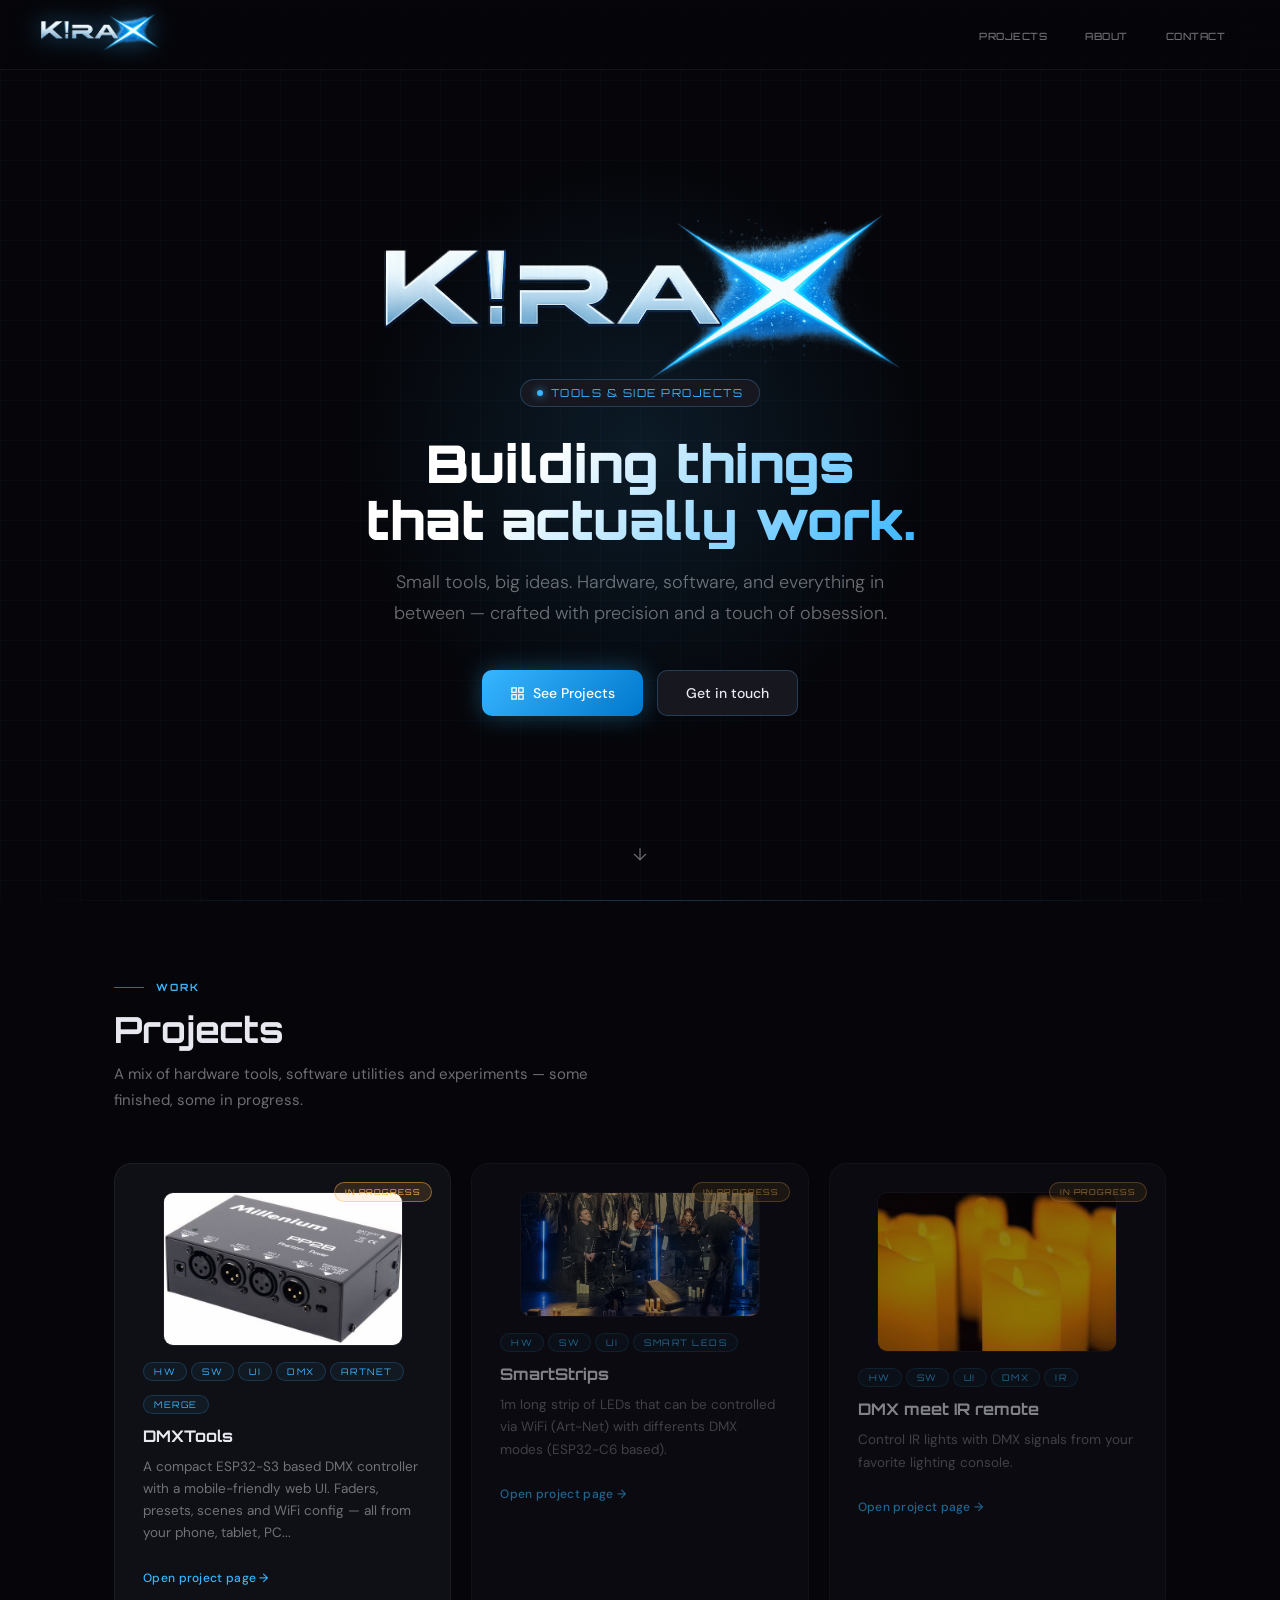
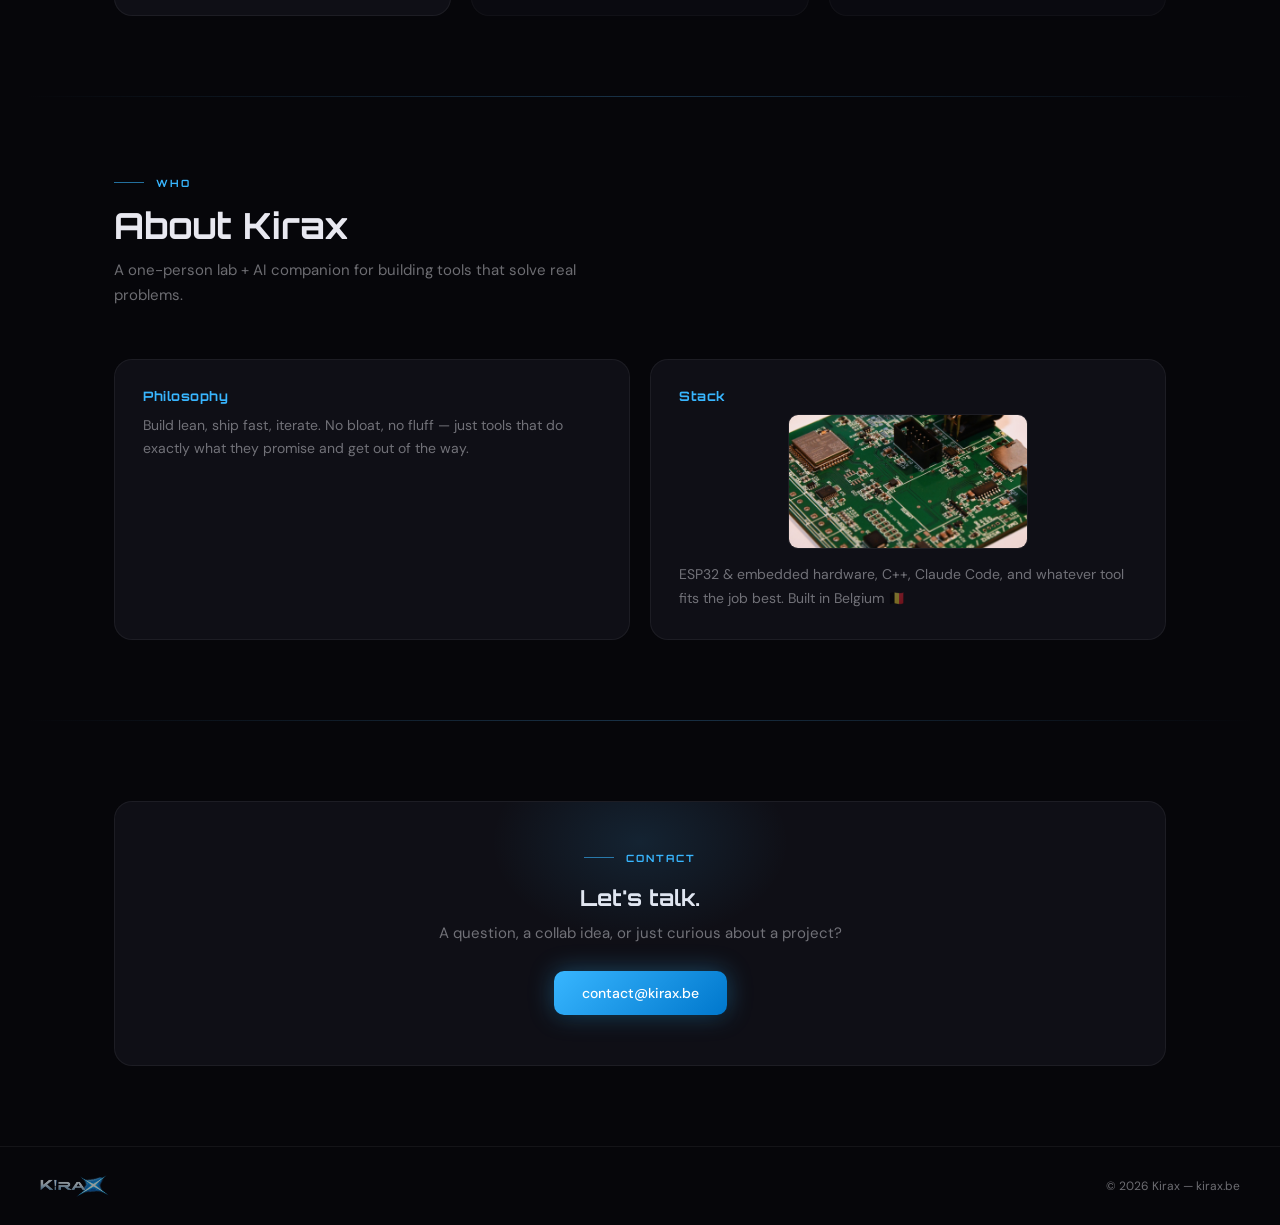
==== commit aba6858d: "cartes projets clickables" ====
--- a/index.html
+++ b/index.html
@@ -51,10 +51,9 @@
 
   <div class="projects-grid">
 
-    <div class="project-card">
+    <a href="project001.html" class="project-card">
       <div class="status-badge status-progress">In Progress</div>
       <img src="pics/project001p01.jpg" alt="Project 001 cover image" class="project-thumb">
-      <!-- <div class="project-icon">🎛️</div> -->
       <span class="project-tag">HW</span>
       <span class="project-tag">SW</span>
       <span class="project-tag">UI</span>
@@ -63,12 +62,11 @@
       <span class="project-tag">Merge</span>
       <div class="project-title">DMXTools</div>
       <p class="project-desc">A compact ESP32-S3 based DMX controller with a mobile-friendly web UI. Faders, presets, scenes and WiFi config — all from your phone, tablet, PC...</p>
-      <a href="project001.html" class="project-link">Open project page →</a>
-    </div>
-
-    <div class="project-card wip">
+      <span class="project-link">Open project page →</span>
+    </a>
+    
+    <a href="project002.html" class="project-card wip">
       <div class="status-badge status-progress">In Progress</div>
-      <!-- <div class="project-icon">⚡</div> -->
       <img src="pics/project002p01.jpg" alt="Project 002 cover image" class="project-thumb">
       <span class="project-tag">HW</span>
       <span class="project-tag">SW</span>
@@ -76,12 +74,11 @@
       <span class="project-tag">Smart LEDs</span>
       <div class="project-title">SmartStrips</div>
       <p class="project-desc">1m long strip of LEDs that can be controlled via WiFi (Art-Net) with differents DMX modes (ESP32-C6 based).</p>
-      <a href="project002.html" class="project-link">Open project page →</a>
-    </div>
-
-    <div class="project-card wip">
+      <span class="project-link">Open project page →</span>
+    </a>
+    
+    <a href="project003.html" class="project-card wip">
       <div class="status-badge status-progress">In Progress</div>
-      <!-- <div class="project-icon">🔬</div> -->
       <img src="pics/project003p01.jpg" alt="Project 003 cover image" class="project-thumb">
       <span class="project-tag">HW</span>
       <span class="project-tag">SW</span>
@@ -90,9 +87,9 @@
       <span class="project-tag">IR</span>
       <div class="project-title">DMX meet IR remote</div>
       <p class="project-desc">Control IR lights with DMX signals from your favorite lighting console.</p>
-      <a href="project003.html" class="project-link">Open project page →</a>
-    </div>
-
+      <span class="project-link">Open project page →</span>
+    </a>
+    
   </div>
 </section>
 
--- a/home.css
+++ b/home.css
@@ -249,6 +249,11 @@
   grid-template-columns: repeat(auto-fill, minmax(300px, 1fr));
   gap: 20px;
 }
+a.project-card {
+  text-decoration: none;
+  color: inherit;
+  display: block;
+}
 .project-card {
   background: var(--surface);
   border: 1px solid var(--border);
@@ -266,6 +271,7 @@
   background: radial-gradient(circle at 70% 20%, var(--accent-glow) 0%, transparent 60%);
   opacity: 0;
   transition: opacity 0.3s;
+  pointer-events: none; 
 }
 .project-card:hover {
   border-color: var(--border-h);
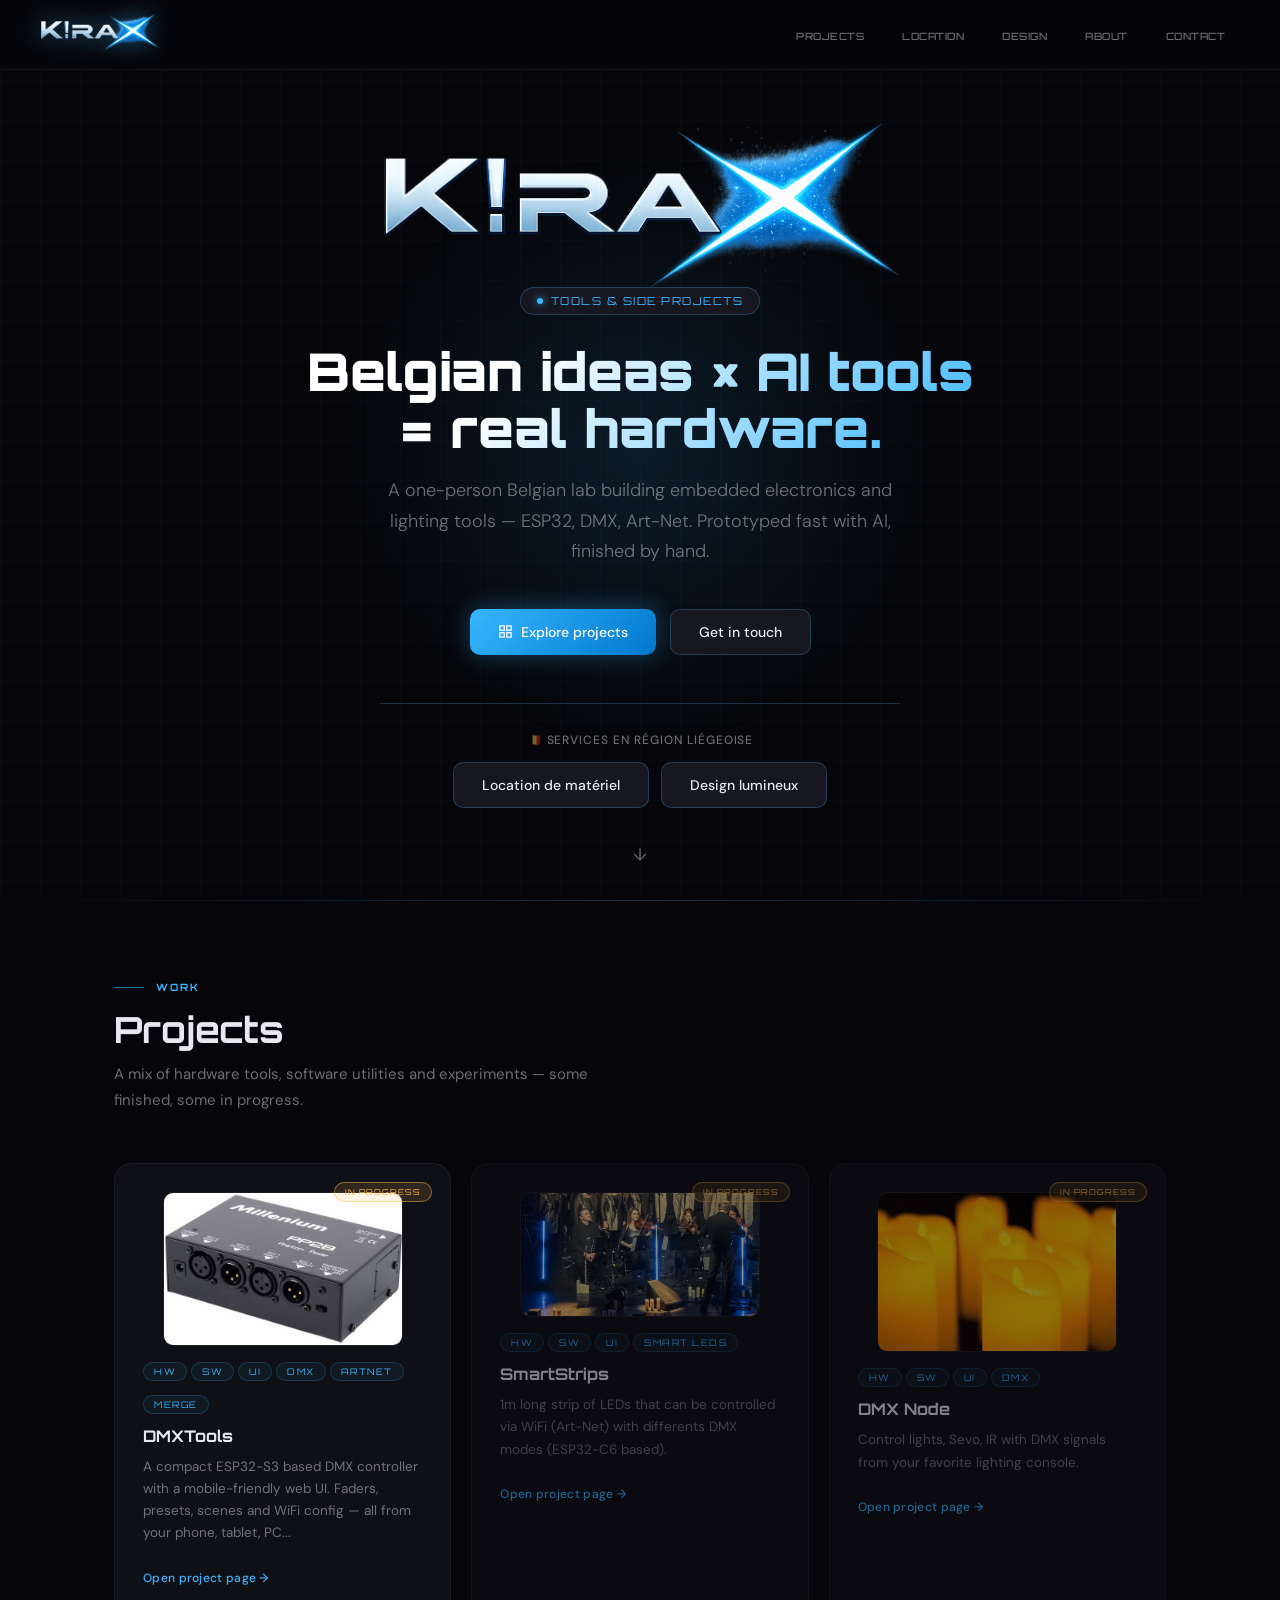
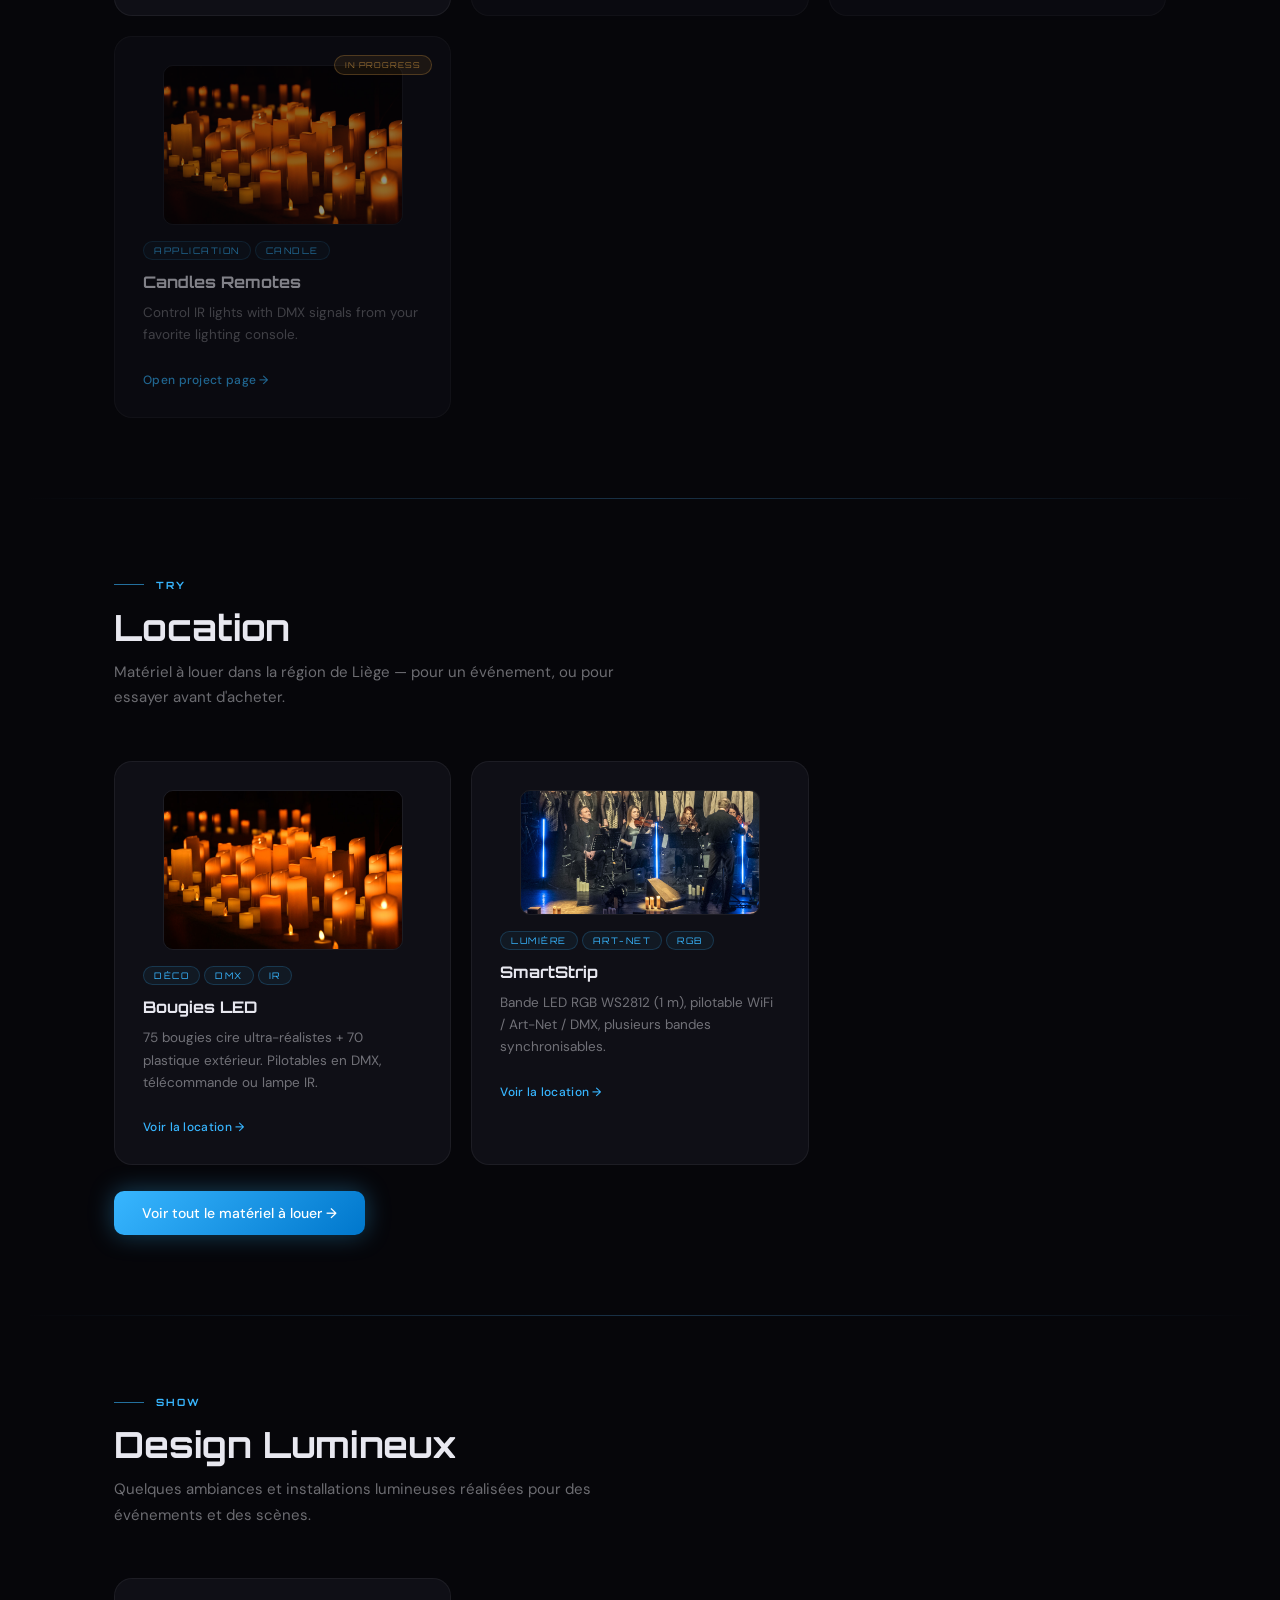
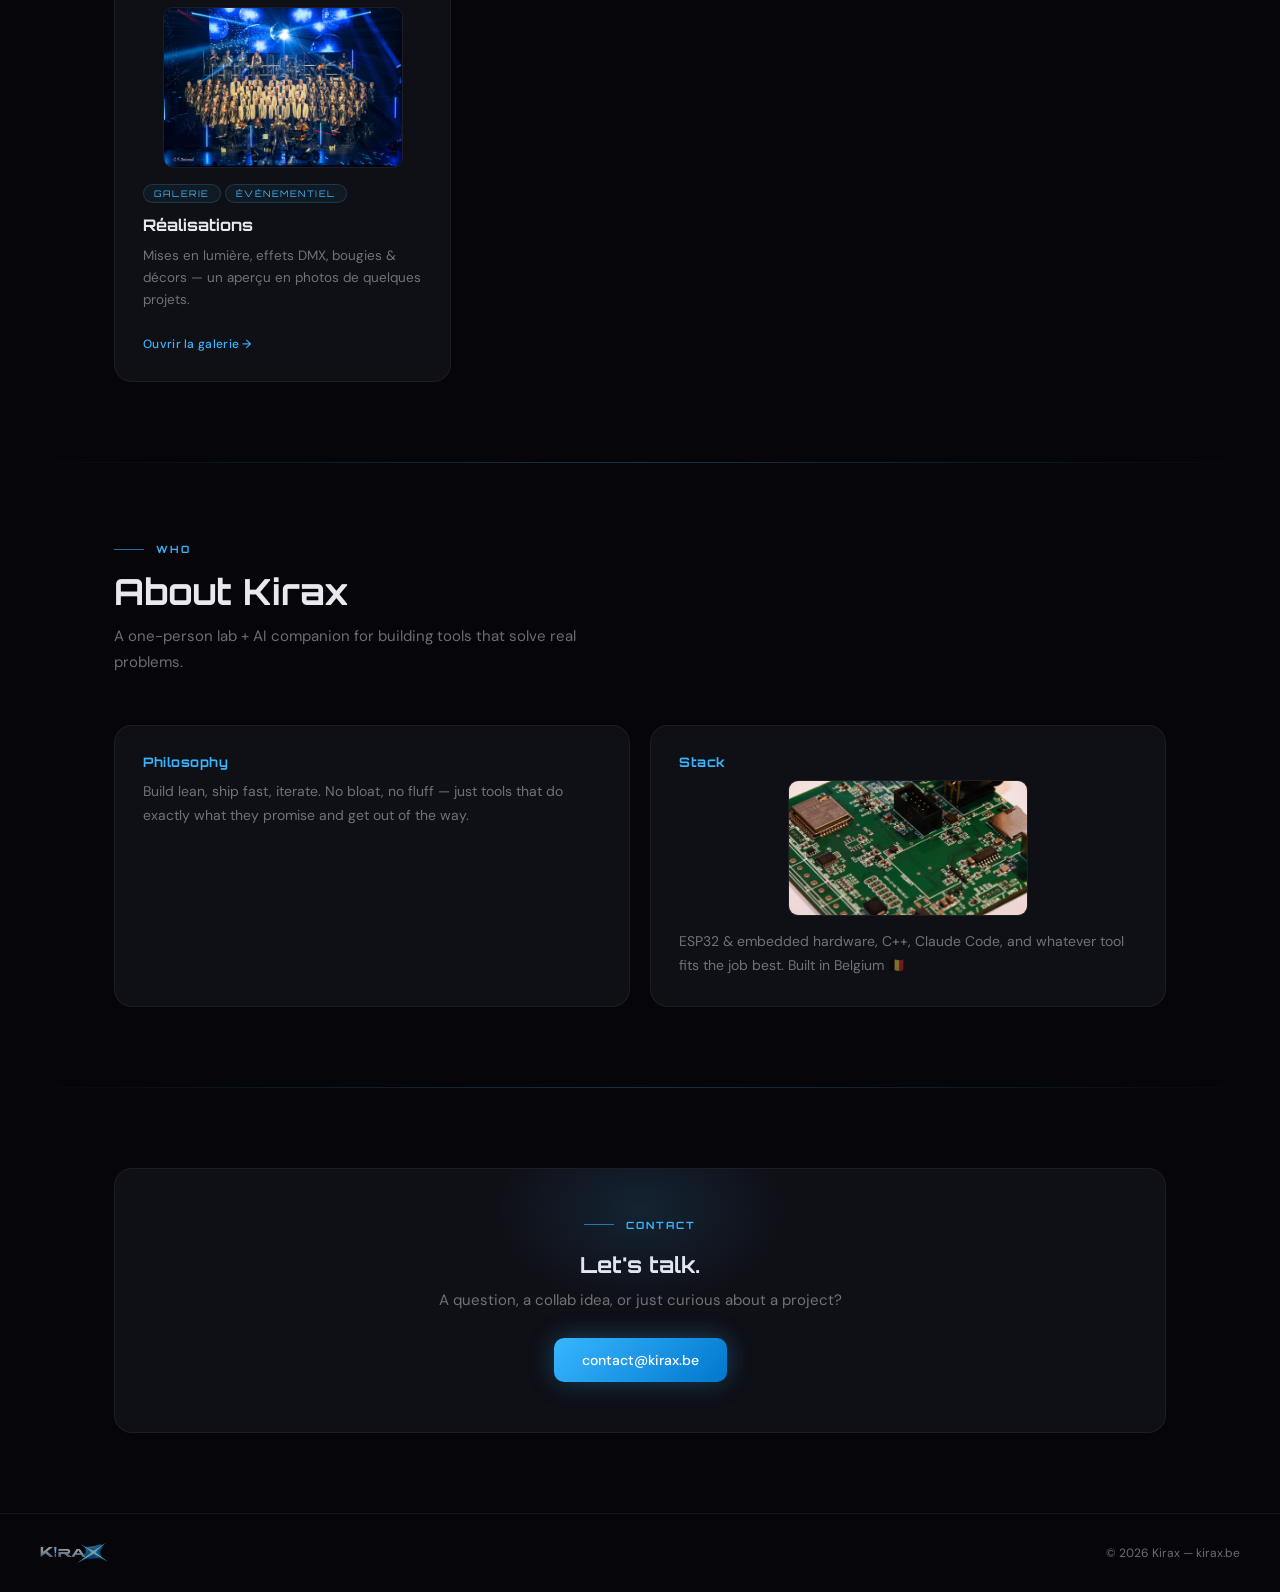
==== commit b48dba21: "ajout location design et photos" ====
--- a/index.html
+++ b/index.html
@@ -7,6 +7,8 @@
 <link rel="preconnect" href="https://fonts.googleapis.com">
 <link href="https://fonts.googleapis.com/css2?family=Orbitron:wght@400;700;900&family=DM+Sans:wght@300;400;500&display=swap" rel="stylesheet">
 <link rel="stylesheet" href="home.css">
+<!-- Vercel Web Analytics -->
+<script defer src="/_vercel/insights/script.js"></script>
 </head>
 <body>
 
@@ -17,6 +19,8 @@
   </div>
   <ul class="nav-links">
     <li><a href="#projects">Projects</a></li>
+    <li><a href="#renting">Location</a></li>
+    <li><a href="#design">Design</a></li>
     <li><a href="#about">About</a></li>
     <li><a href="#contact">Contact</a></li>
   </ul>
@@ -27,14 +31,22 @@
   <div class="hero-glow"></div>
   <img src="logos/kirax_logo.png" alt="Kirax" class="hero-brand">
   <div class="hero-badge fade-in">Tools & Side Projects</div>
-  <h1 class="hero-title fade-in">Building things<br>that actually work.</h1>
-  <p class="hero-sub fade-in">Small tools, big ideas. Hardware, software, and everything in between — crafted with precision and a touch of obsession.</p>
+  <h1 class="hero-title fade-in">Belgian ideas &times; AI tools<br>= real hardware.</h1>
+  <p class="hero-sub fade-in">A one-person Belgian lab building embedded electronics and lighting tools — ESP32, DMX, Art-Net. Prototyped fast with AI, finished by hand.</p>
   <div class="hero-cta fade-in">
     <a href="#projects" class="btn btn-primary">
       <svg width="15" height="15" viewBox="0 0 24 24" fill="none" stroke="currentColor" stroke-width="2"><rect x="3" y="3" width="7" height="7"/><rect x="14" y="3" width="7" height="7"/><rect x="14" y="14" width="7" height="7"/><rect x="3" y="14" width="7" height="7"/></svg>
-      See Projects
+      Explore projects
     </a>
     <a href="#contact" class="btn btn-ghost">Get in touch</a>
+  </div>
+
+  <div class="hero-local fade-in">
+    <span class="hero-local-label">🇧🇪 Services en région liégeoise</span>
+    <div class="hero-local-btns">
+      <a href="#renting" class="btn btn-ghost">Location de matériel</a>
+      <a href="#design" class="btn btn-ghost">Design lumineux</a>
+    </div>
   </div>
   <div class="scroll-hint">
     <svg viewBox="0 0 24 24" fill="none" stroke="currentColor" stroke-width="1.5"><path d="M12 5v14M5 12l7 7 7-7"/></svg>
@@ -84,12 +96,78 @@
       <span class="project-tag">SW</span>
       <span class="project-tag">UI</span>
       <span class="project-tag">DMX</span>
+      <div class="project-title">DMX Node</div>
+      <p class="project-desc">Control lights, Sevo, IR with DMX signals from your favorite lighting console.</p>
+      <span class="project-link">Open project page →</span>
+    </a>
+    <a href="project004.html" class="project-card wip">
+      <div class="status-badge status-progress">In Progress</div>
+      <img src="pics/project004p01.jpg" alt="Project 004 cover image" class="project-thumb">
+      <span class="project-tag">Application</span>
+      <span class="project-tag">Candle</span>
+      <div class="project-title">Candles Remotes</div>
+      <p class="project-desc">Control IR lights with DMX signals from your favorite lighting console.</p>
+      <span class="project-link">Open project page →</span>
+    </a>    
+  </div>
+</section>
+
+<hr class="divider">
+
+<!-- LOCATION / RENTING -->
+<section id="renting">
+  <div class="section-label">Try</div>
+  <h2 class="section-title">Location</h2>
+  <p class="section-sub">Matériel à louer dans la région de Liège — pour un événement, ou pour essayer avant d'acheter.</p>
+
+  <div class="projects-grid">
+
+    <a href="location.html" class="project-card">
+      <img src="pics/renting001p01.jpg" alt="Bougies LED" class="project-thumb">
+      <span class="project-tag">Déco</span>
+      <span class="project-tag">DMX</span>
       <span class="project-tag">IR</span>
-      <div class="project-title">DMX meet IR remote</div>
-      <p class="project-desc">Control IR lights with DMX signals from your favorite lighting console.</p>
-      <span class="project-link">Open project page →</span>
-    </a>
-    
+      <div class="project-title">Bougies LED</div>
+      <p class="project-desc">75 bougies cire ultra-réalistes + 70 plastique extérieur. Pilotables en DMX, télécommande ou lampe IR.</p>
+      <span class="project-link">Voir la location →</span>
+    </a>
+
+    <a href="location.html" class="project-card">
+      <img src="pics/project002p01.jpg" alt="SmartStrip" class="project-thumb">
+      <span class="project-tag">Lumière</span>
+      <span class="project-tag">Art-Net</span>
+      <span class="project-tag">RGB</span>
+      <div class="project-title">SmartStrip</div>
+      <p class="project-desc">Bande LED RGB WS2812 (1 m), pilotable WiFi / Art-Net / DMX, plusieurs bandes synchronisables.</p>
+      <span class="project-link">Voir la location →</span>
+    </a>
+
+  </div>
+
+  <div style="margin-top:26px;">
+    <a href="location.html" class="btn btn-primary">Voir tout le matériel à louer →</a>
+  </div>
+</section>
+
+<hr class="divider">
+
+<!-- DESIGN LUMINEUX -->
+<section id="design">
+  <div class="section-label">Show</div>
+  <h2 class="section-title">Design Lumineux</h2>
+  <p class="section-sub">Quelques ambiances et installations lumineuses réalisées pour des événements et des scènes.</p>
+
+  <div class="projects-grid">
+
+    <a href="design-lumineux.html" class="project-card">
+      <img src="pics/design004p01.jpg" alt="Design lumineux — réalisations" class="project-thumb">
+      <span class="project-tag">Galerie</span>
+      <span class="project-tag">Événementiel</span>
+      <div class="project-title">Réalisations</div>
+      <p class="project-desc">Mises en lumière, effets DMX, bougies & décors — un aperçu en photos de quelques projets.</p>
+      <span class="project-link">Ouvrir la galerie →</span>
+    </a>
+
   </div>
 </section>
 
--- a/home.css
+++ b/home.css
@@ -157,6 +157,23 @@
 .hero-cta {
   display: flex; gap: 14px; flex-wrap: wrap; justify-content: center;
 }
+.hero-local {
+  margin-top: 48px;
+  padding-top: 28px;
+  border-top: 1px solid var(--border-h);
+  display: flex; flex-direction: column; align-items: center; gap: 14px;
+  width: min(520px, 90vw);
+}
+.hero-local-label {
+  font-size: 12px;
+  font-weight: 500;
+  letter-spacing: 0.08em;
+  text-transform: uppercase;
+  color: var(--muted);
+}
+.hero-local-btns {
+  display: flex; gap: 12px; flex-wrap: wrap; justify-content: center;
+}
 .btn {
   display: inline-flex; align-items: center; gap: 8px;
   padding: 13px 28px;
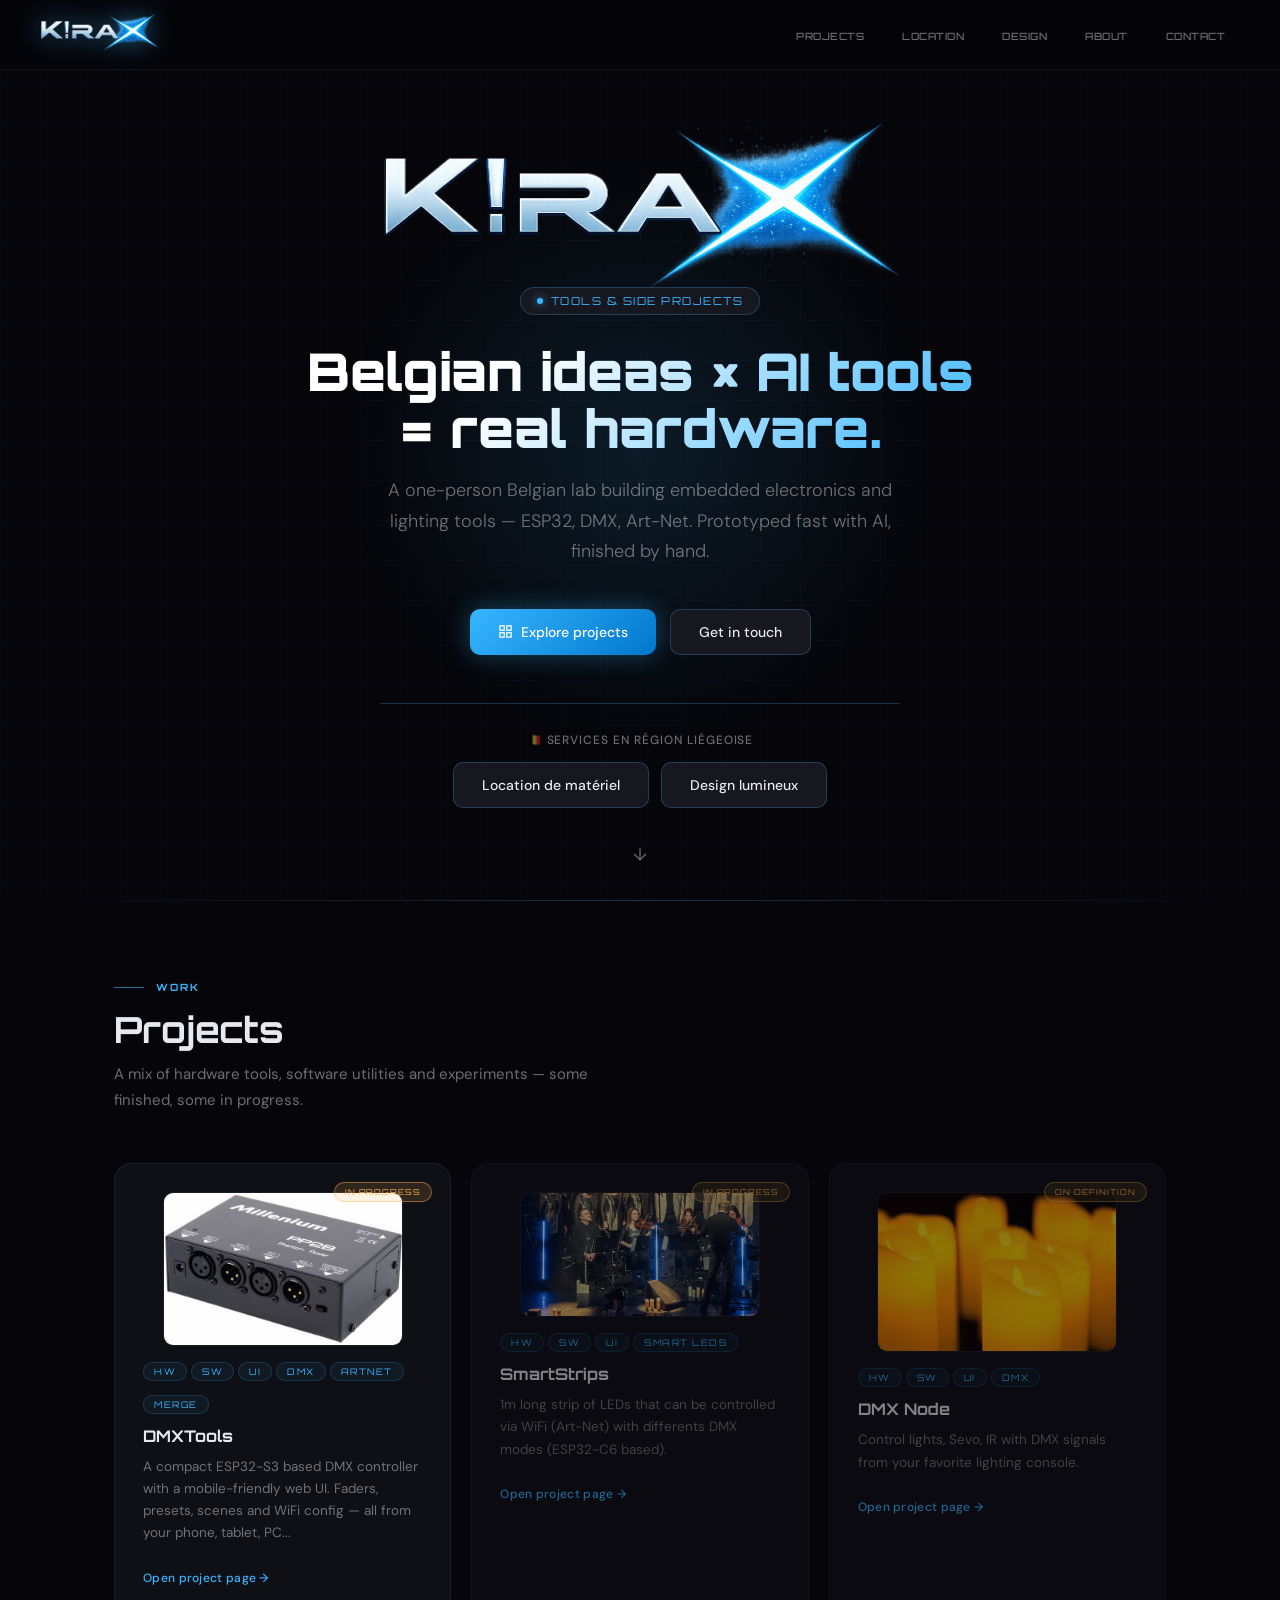
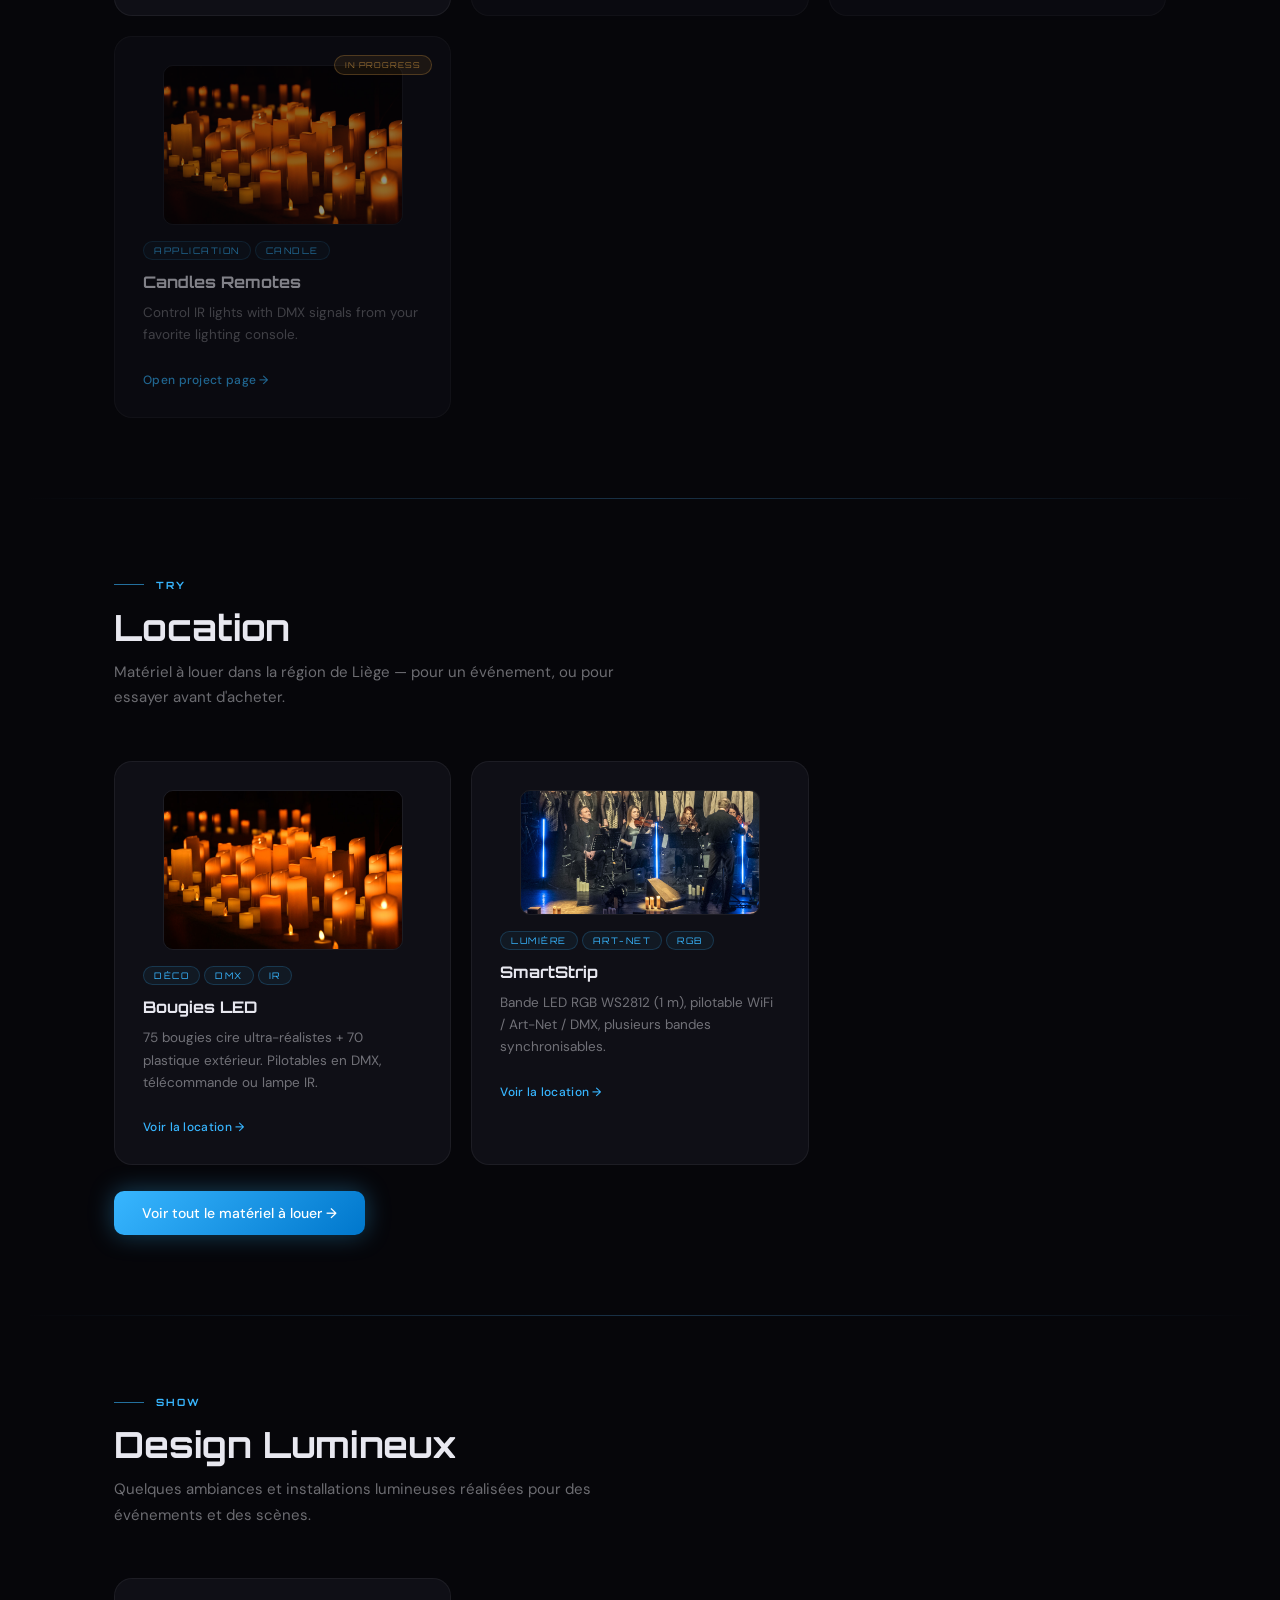
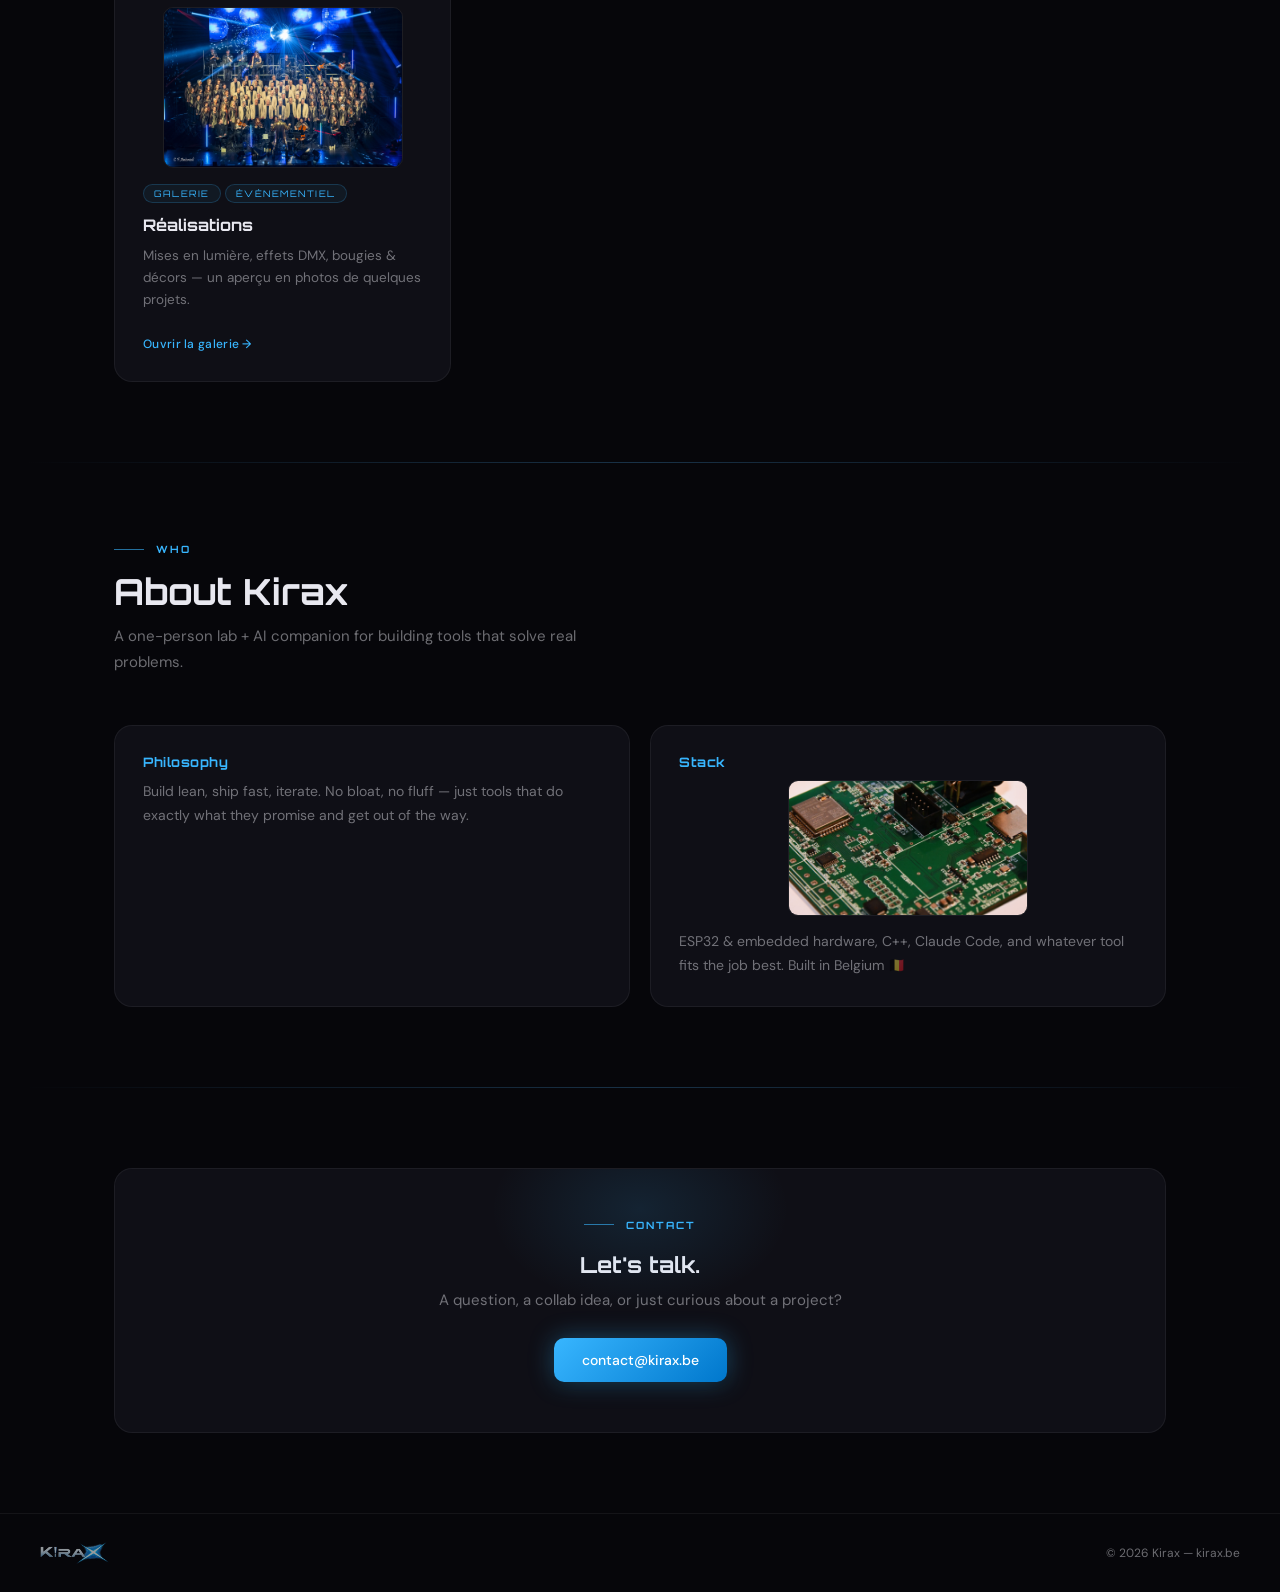
==== commit a6b37998: "amélioration page project 1 + ajout ouvertures photos" ====
--- a/index.html
+++ b/index.html
@@ -90,7 +90,7 @@
     </a>
     
     <a href="project003.html" class="project-card wip">
-      <div class="status-badge status-progress">In Progress</div>
+      <div class="status-badge status-progress">On definition</div>
       <img src="pics/project003p01.jpg" alt="Project 003 cover image" class="project-thumb">
       <span class="project-tag">HW</span>
       <span class="project-tag">SW</span>
